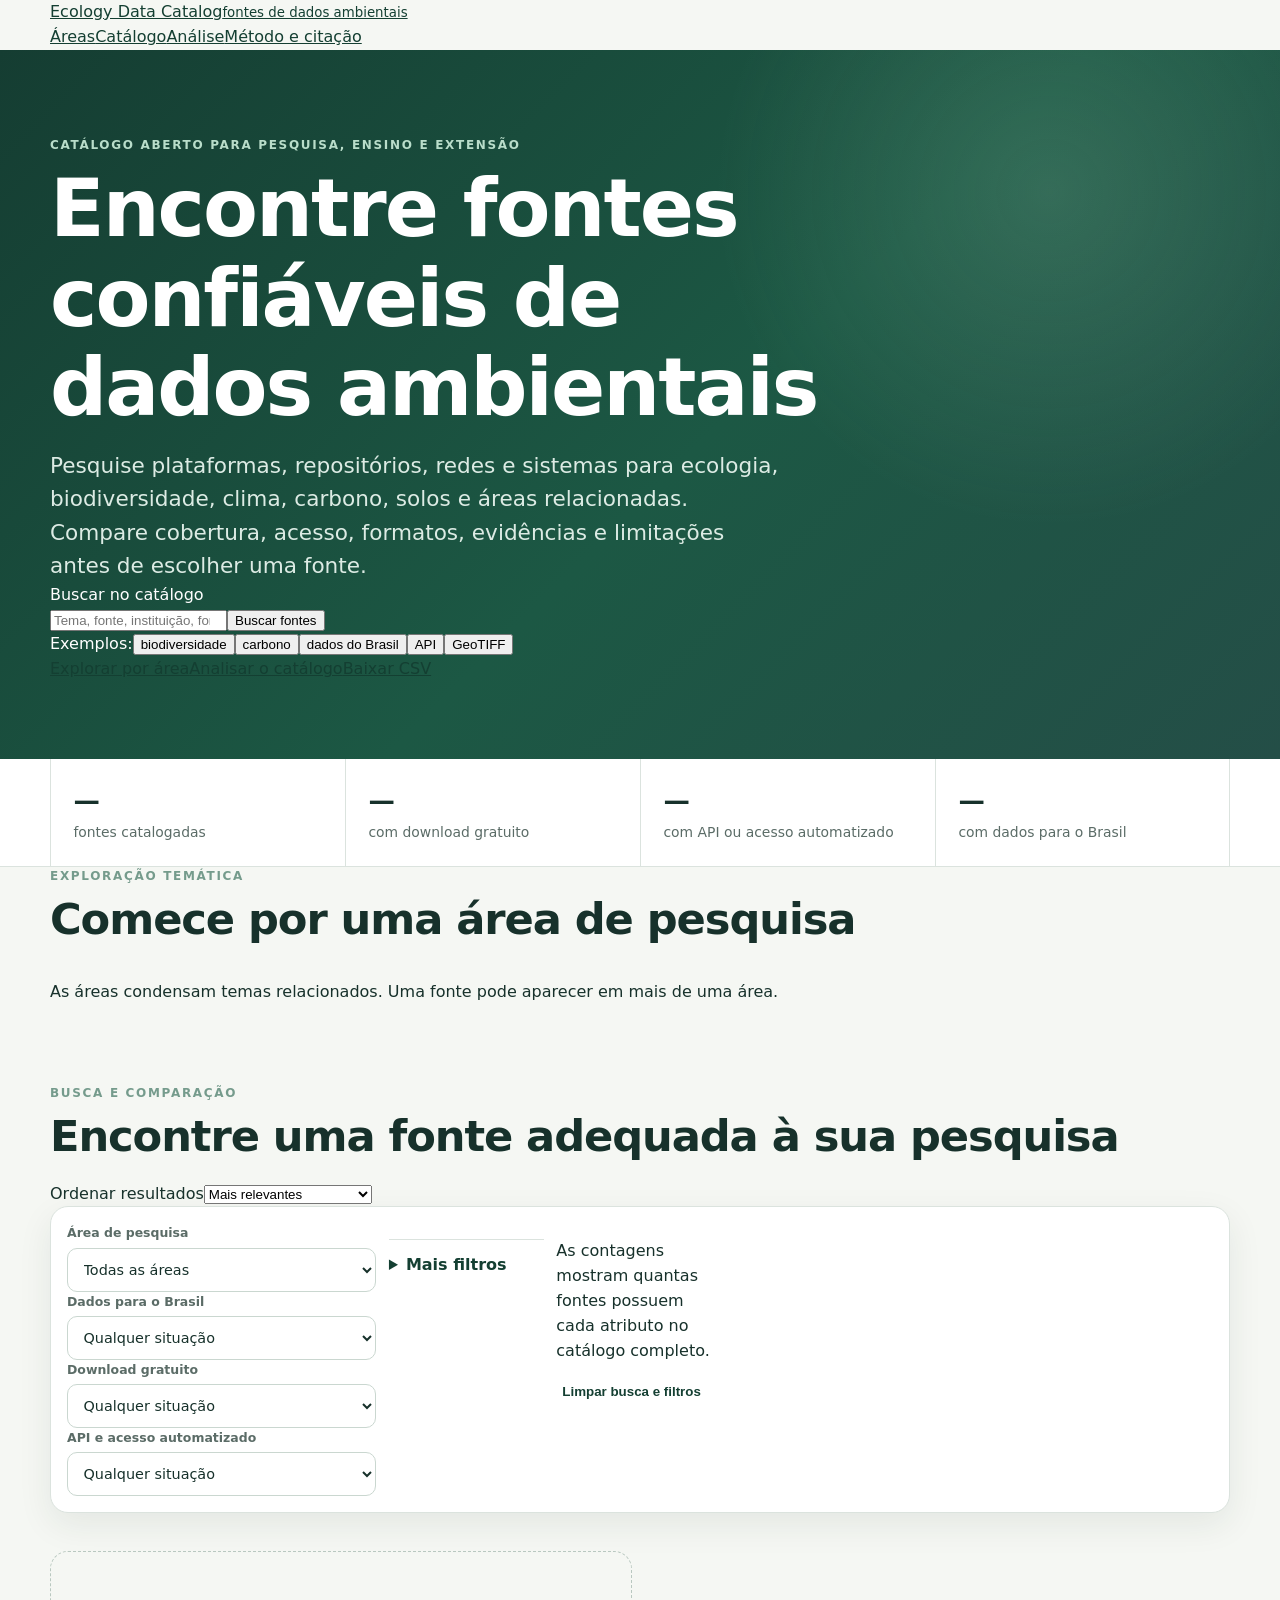
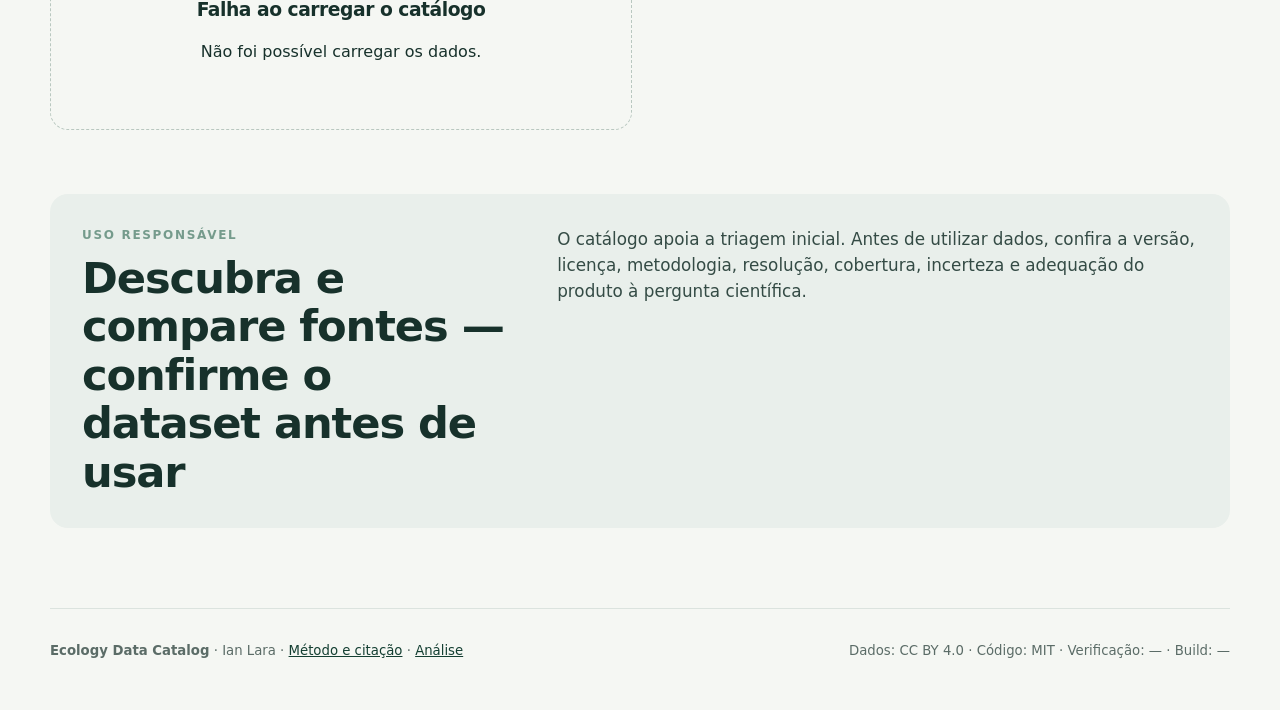
==== index.html @ e1c2f9bb "feat: estruturar filtros essenciais, avançados e ordenação" ====
<!doctype html>
<html lang="pt-BR">
<head>
<meta charset="utf-8"><meta name="viewport" content="width=device-width,initial-scale=1">
<meta name="description" content="Pesquise e compare fontes confiáveis de dados ambientais para pesquisa, ensino e extensão.">
<title>Ecology Data Catalog · Fontes de dados ambientais</title><link rel="stylesheet" href="assets/style.css">
</head>
<body>
<a class="skip" href="#conteudo">Ir ao conteúdo</a>
<nav class="site-nav" aria-label="Navegação principal"><div class="wrap nav-inner">
<a class="brand" href="index.html"><span>Ecology Data Catalog</span><small>fontes de dados ambientais</small></a>
<div class="nav-links"><a href="#areas">Áreas</a><a href="#catalogo">Catálogo</a><a href="analytics.html">Análise</a><a href="about.html">Método e citação</a></div>
</div></nav>
<header class="hero"><div class="wrap hero-grid">
<div class="hero-copy">
<p class="eyebrow">Catálogo aberto para pesquisa, ensino e extensão</p>
<h1>Encontre fontes confiáveis de dados ambientais</h1>
<p class="lead">Pesquise plataformas, repositórios, redes e sistemas para ecologia, biodiversidade, clima, carbono, solos e áreas relacionadas. Compare cobertura, acesso, formatos, evidências e limitações antes de escolher uma fonte.</p>
</div>
<div class="hero-tool">
<form class="hero-search" id="hero-search" role="search">
<label for="q">Buscar no catálogo</label>
<div class="search-row"><input id="q" type="search" autocomplete="off" placeholder="Tema, fonte, instituição, formato ou finalidade…"><button type="submit">Buscar fontes</button></div>
</form>
<div class="quick-search" aria-label="Buscas sugeridas"><span>Exemplos:</span><button type="button" data-query="biodiversidade">biodiversidade</button><button type="button" data-query="carbono">carbono</button><button type="button" data-query="Brasil">dados do Brasil</button><button type="button" data-query="API">API</button><button type="button" data-query="GeoTIFF">GeoTIFF</button></div>
<div class="hero-links"><a href="#areas">Explorar por área</a><a href="analytics.html">Analisar o catálogo</a><a href="data/data_resources.csv" download>Baixar CSV</a></div>
</div>
</div></header>
<section class="stats" aria-label="Resumo do catálogo"><div class="wrap stats-grid">
<div><strong id="n-total">—</strong><span>fontes catalogadas</span></div>
<div><strong id="n-free">—</strong><span>com download gratuito</span></div>
<div><strong id="n-api">—</strong><span>com API ou acesso automatizado</span></div>
<div><strong id="n-br">—</strong><span>com dados para o Brasil</span></div>
</div></section>
<main id="conteudo">
<section class="wrap areas-section" id="areas">
<div class="section-heading"><div><p class="eyebrow">Exploração temática</p><h2>Comece por uma área de pesquisa</h2></div><p>As áreas condensam temas relacionados. Uma fonte pode aparecer em mais de uma área.</p></div>
<div class="area-grid" id="area-links"></div>
</section>
<section class="wrap catalog" id="catalogo">
<div class="catalog-toolbar">
<div class="heading"><div><p class="eyebrow">Busca e comparação</p><h2>Encontre uma fonte adequada à sua pesquisa</h2></div><p id="count" aria-live="polite"></p></div>
<label class="sort-control"><span>Ordenar resultados</span><select id="sort"><option value="relevance">Mais relevantes</option><option value="name">Nome de A a Z</option><option value="verified">Verificação mais recente</option></select></label>
</div>
<form class="filters" id="filters" role="search" aria-label="Filtros do catálogo">
<div class="essential-grid">
<label><span>Área de pesquisa</span><select id="area"><option value="">Todas as áreas</option></select></label>
<label><span>Dados para o Brasil</span><select id="brazil"><option value="">Qualquer situação</option></select></label>
<label><span>Download gratuito</span><select id="download"><option value="">Qualquer situação</option></select></label>
<label><span>API e acesso automatizado</span><select id="programmatic"><option value="">Qualquer situação</option></select></label>
</div>
<details class="advanced-filters" id="advanced-filters">
<summary>Mais filtros <span id="advanced-count" aria-live="polite"></span></summary>
<div class="advanced-grid">
<label><span>Cobertura geográfica declarada</span><select id="coverage"><option value="">Todas as coberturas</option></select></label>
<label><span>Formato de dados</span><select id="format"><option value="">Todos os formatos</option></select></label>
<label><span>Tipo de evidência</span><select id="evidence"><option value="">Todos os tipos</option></select></label>
</div>
</details>
<div class="filter-footer"><p>As contagens mostram quantas fontes possuem cada atributo no catálogo completo.</p><button type="button" id="clear">Limpar busca e filtros</button></div>
</form>
<div class="active-filters" id="active-filters" aria-live="polite" hidden></div>
<div id="list" class="cards"></div>
<div id="empty" class="empty" hidden><h3>Nenhuma fonte corresponde à busca</h3><p>Remova um filtro ou tente um termo mais amplo.</p></div>
</section>
<section class="wrap about"><div><p class="eyebrow">Uso responsável</p><h2>Descubra e compare fontes — confirme o dataset antes de usar</h2></div><p>O catálogo apoia a triagem inicial. Antes de utilizar dados, confira a versão, licença, metodologia, resolução, cobertura, incerteza e adequação do produto à pergunta científica.</p></section>
</main>
<footer class="wrap"><p><strong>Ecology Data Catalog</strong> · Ian Lara · <a href="about.html">Método e citação</a> · <a href="analytics.html">Análise</a></p><p>Dados: CC BY 4.0 · Código: MIT · Verificação: <span id="updated">—</span> · Build: <span data-build-meta>—</span></p></footer>
<script src="assets/app.js" defer></script>
<script src="assets/build-meta.js" defer></script>
</body></html>
---- assets/style.css ----
:root{--ink:#17312b;--muted:#5b6c67;--paper:#f5f7f3;--surface:#fff;--line:#dbe3de;--green:#205f49;--dark:#143f32;--soft:#e5f1eb;--blue:#e8f1f5;--amber:#f6eed9;--shadow:0 12px 34px #17312b14;font-family:Inter,ui-sans-serif,system-ui,-apple-system,"Segoe UI",sans-serif;color:var(--ink);background:var(--paper)}
*{box-sizing:border-box}html{scroll-behavior:smooth}body{margin:0;line-height:1.55;background:var(--paper)}a{color:var(--dark)}a:focus-visible,button:focus-visible,input:focus-visible,select:focus-visible,summary:focus-visible{outline:3px solid #76a995;outline-offset:3px}.skip{position:fixed;top:-5rem;left:1rem;z-index:5;padding:.7rem 1rem;background:#fff;border-radius:8px}.skip:focus{top:1rem}.wrap{width:min(1180px,calc(100% - 2rem));margin-inline:auto}
.hero{color:#fff;background:radial-gradient(circle at 82% 20%,#9dcab02f,transparent 28%),linear-gradient(135deg,#153d32,#1c5844 55%,#244e47)}.hero .wrap{padding:5.4rem 0 4.8rem}.eyebrow{margin:0 0 .6rem;color:#759b8c;font-size:.75rem;font-weight:800;letter-spacing:.14em;text-transform:uppercase}.hero .eyebrow{color:#b9ddca}h1,h2,h3{margin-top:0;line-height:1.12;letter-spacing:-.025em}h1{max-width:800px;margin-bottom:1rem;font-size:clamp(2.5rem,7vw,5rem)}h2{font-size:clamp(1.8rem,4vw,2.7rem)}.lead{max-width:730px;margin:0;color:#dcebe4;font-size:clamp(1.05rem,2.2vw,1.35rem)}.actions{display:flex;flex-wrap:wrap;gap:.8rem;margin-top:2rem}.btn{display:inline-flex;min-height:46px;align-items:center;padding:.7rem 1rem;border:1px solid #ffffff66;border-radius:11px;color:#fff;font-weight:750;text-decoration:none}.primary{background:#fff;color:var(--dark)}
.stats{background:#fff;border-bottom:1px solid var(--line)}.stats-grid{display:grid;grid-template-columns:repeat(4,1fr)}.stats-grid div{display:flex;flex-direction:column;padding:1.4rem;border-left:1px solid var(--line)}.stats-grid div:last-child{border-right:1px solid var(--line)}.stats strong{font-size:1.65rem}.stats span{color:var(--muted);font-size:.87rem}
.catalog{padding:4rem 0}.heading{display:flex;align-items:end;justify-content:space-between;gap:1rem;margin-bottom:1.3rem}.heading h2{margin:0}.heading>p{color:var(--muted)}.filters{display:grid;grid-template-columns:minmax(240px,2fr) repeat(5,minmax(125px,1fr));gap:.8rem;padding:1rem;background:#fff;border:1px solid var(--line);border-radius:18px;box-shadow:var(--shadow)}.filters label{display:flex;flex-direction:column;gap:.3rem;color:var(--muted);font-size:.78rem;font-weight:750}.filters input,.filters select{width:100%;min-height:44px;padding:.65rem .72rem;border:1px solid #cad7d0;border-radius:10px;background:#fff;color:var(--ink);font:inherit;font-size:.9rem;font-weight:500}.filters button{grid-column:1/-1;justify-self:end;border:0;background:none;color:var(--dark);font-weight:750;cursor:pointer}
.cards{display:grid;grid-template-columns:repeat(2,minmax(0,1fr));gap:1rem;margin-top:1.2rem}.card{display:flex;min-width:0;flex-direction:column;padding:1.25rem;background:#fff;border:1px solid var(--line);border-radius:18px}.card:hover{border-color:#b6cbbf;box-shadow:var(--shadow)}.top{display:flex;align-items:start;justify-content:space-between;gap:1rem}.card h3{margin-bottom:.35rem;font-size:1.2rem}.acronym{color:var(--muted);font-weight:650}.tag{flex:0 1 auto;max-width:48%;text-align:right;padding:.27rem .52rem;border-radius:999px;background:var(--soft);color:var(--dark);font-size:.72rem;font-weight:800}.description{color:#344b45}.chips{display:flex;flex-wrap:wrap;gap:.4rem;margin:.7rem 0}.chip{padding:.23rem .48rem;border-radius:7px;background:var(--blue);color:#315464;font-size:.74rem}.access{display:flex;flex-wrap:wrap;gap:.5rem;margin-top:auto;color:var(--muted);font-size:.8rem}.access span{padding:.28rem .5rem;border:1px solid var(--line);border-radius:8px}details{margin-top:1rem;padding-top:.8rem;border-top:1px solid var(--line)}summary{color:var(--dark);font-weight:750;cursor:pointer}.details{display:grid;grid-template-columns:1fr 1fr;gap:.8rem 1rem;margin:1rem 0}.detail{min-width:0}.detail strong{display:block;color:var(--muted);font-size:.7rem;letter-spacing:.04em;text-transform:uppercase}.detail span{overflow-wrap:anywhere;font-size:.87rem}.notes{padding:.7rem;background:var(--amber);border-radius:9px;font-size:.84rem}.source{display:inline-flex;margin-top:.8rem;font-weight:800}.empty{margin-top:1.2rem;padding:3rem 1rem;border:1px dashed #b9c8c0;border-radius:18px;text-align:center}
.about{display:grid;grid-template-columns:.8fr 1.2fr;gap:3rem;margin:0 auto 5rem;padding:2rem;background:#e9efeb;border-radius:18px}.about h2{margin:0}.about>p{margin:0;color:#344b45;font-size:1.05rem}footer{display:flex;justify-content:space-between;gap:2rem;padding:2rem 0 3rem;border-top:1px solid var(--line);color:var(--muted);font-size:.83rem}footer p{margin:0}
@media(max-width:960px){.filters{grid-template-columns:repeat(3,1fr)}.search{grid-column:1/-1}.stats-grid{grid-template-columns:repeat(2,1fr)}}@media(max-width:680px){.hero .wrap{padding:4rem 0}.filters,.cards,.about{grid-template-columns:1fr}.heading,footer{align-items:start;flex-direction:column}.details{grid-template-columns:1fr}.stats-grid div{padding:1rem}}

.source-links{display:flex;flex-wrap:wrap;gap:.5rem 1rem;align-items:center}

.hero.compact .wrap{padding:3.7rem 0 3.2rem}.hero.compact h1{font-size:clamp(2.35rem,6vw,4.4rem)}
.analytics{padding:3.5rem 0}.analysis-intro{display:grid;grid-template-columns:.8fr 1.2fr;gap:3rem;align-items:end;margin-bottom:1.5rem}.analysis-intro h2{margin:0}.analysis-intro>p{margin:0;color:var(--muted)}
.summary-grid{display:grid;grid-template-columns:repeat(6,1fr);margin-bottom:1.2rem;background:#fff;border:1px solid var(--line);border-radius:18px;overflow:hidden}.summary-grid div{display:flex;min-width:0;flex-direction:column;padding:1.15rem;border-right:1px solid var(--line)}.summary-grid div:last-child{border-right:0}.summary-grid strong{font-size:1.55rem}.summary-grid span{color:var(--muted);font-size:.78rem}
.chart-grid{display:grid;grid-template-columns:repeat(2,minmax(0,1fr));gap:1rem}.chart-card{padding:1.25rem;background:#fff;border:1px solid var(--line);border-radius:18px}.chart-card.wide{grid-column:1/-1}.chart-card h2{margin-bottom:.35rem;font-size:1.35rem}.chart-card>p{margin-top:0;color:var(--muted);font-size:.87rem}.bars{display:grid;gap:.72rem;margin-top:1rem}.bar-row{display:grid;gap:.25rem}.bar-label{display:flex;justify-content:space-between;gap:1rem;font-size:.84rem}.bar-label span{overflow-wrap:anywhere}.bar-track{height:.58rem;overflow:hidden;background:var(--soft);border-radius:999px}.bar-track span{display:block;height:100%;background:linear-gradient(90deg,var(--green),#4f9277);border-radius:inherit}
.prose{max-width:920px;padding-top:3.7rem;padding-bottom:4rem}.prose section{padding:1.7rem 0;border-bottom:1px solid var(--line)}.prose section:first-child{padding-top:0}.prose h2{font-size:clamp(1.55rem,3vw,2.1rem)}.prose p,.prose li{color:#344b45}.prose blockquote{margin:1rem 0;padding:1rem 1.2rem;background:#e9efeb;border-left:4px solid var(--green);border-radius:0 10px 10px 0}.prose li+li{margin-top:.35rem}
@media(max-width:960px){.summary-grid{grid-template-columns:repeat(3,1fr)}.summary-grid div{border-bottom:1px solid var(--line)}}
@media(max-width:680px){.analysis-intro,.chart-grid{grid-template-columns:1fr}.summary-grid{grid-template-columns:repeat(2,1fr)}.chart-card.wide{grid-column:auto}}
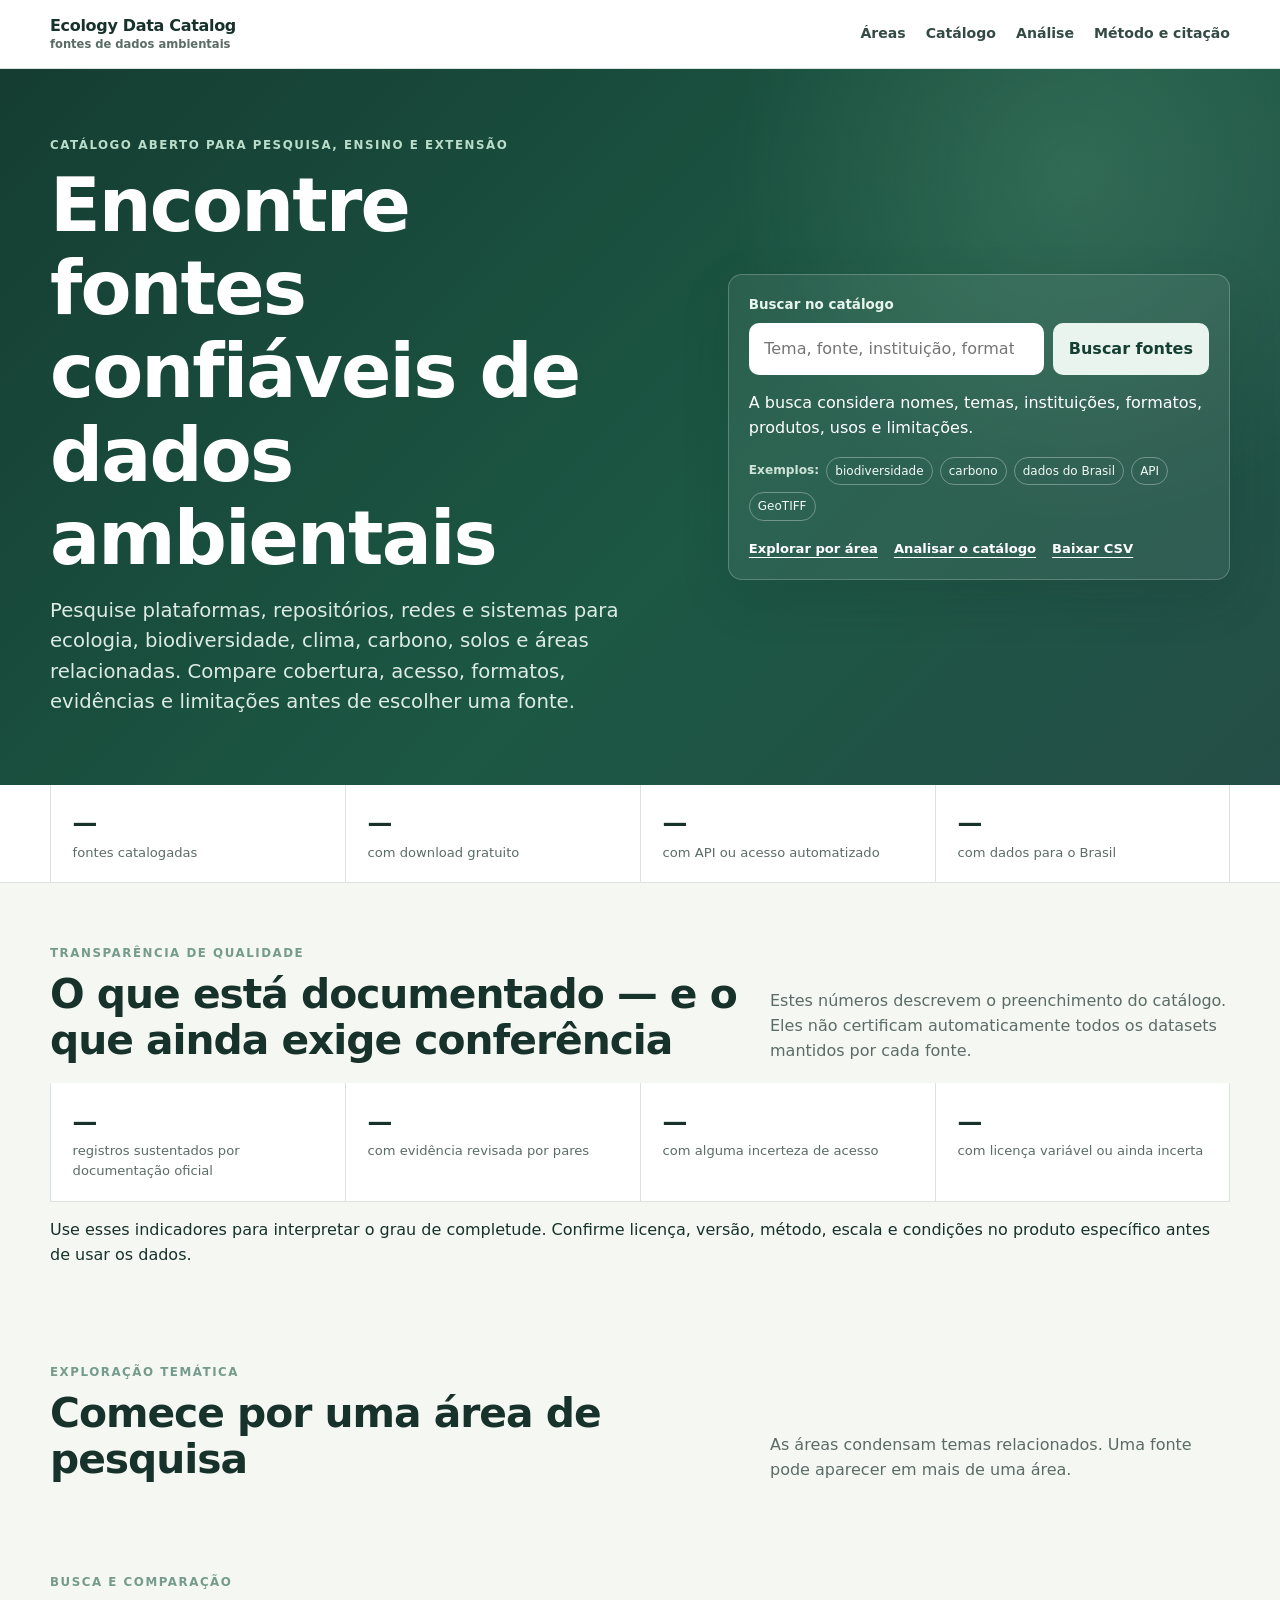
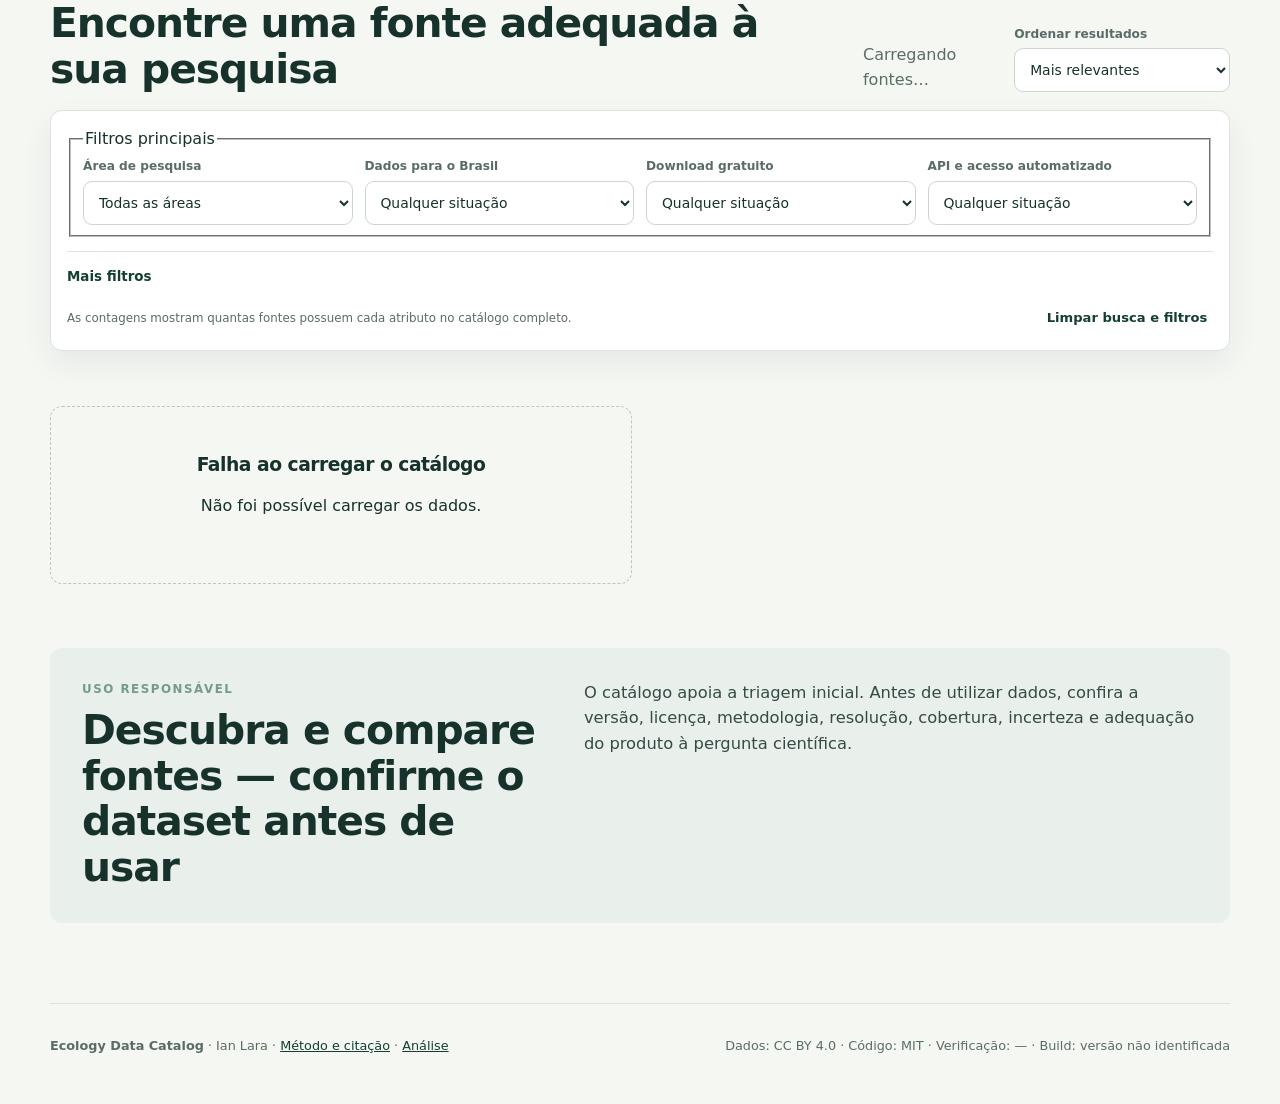
==== commit 9b5950c3: "Merge pull request #22 from Ian-loc/agent/health-candidates-data1bx-quality-ui Registrar fontes de s" ====
--- a/index.html
+++ b/index.html
@@ -3,13 +3,14 @@
 <head>
 <meta charset="utf-8"><meta name="viewport" content="width=device-width,initial-scale=1">
 <meta name="description" content="Pesquise e compare fontes confiáveis de dados ambientais para pesquisa, ensino e extensão.">
-<title>Ecology Data Catalog · Fontes de dados ambientais</title><link rel="stylesheet" href="assets/style.css">
+<meta name="theme-color" content="#173f32"><meta name="color-scheme" content="light">
+<title>Ecology Data Catalog · Fontes de dados ambientais</title><link rel="stylesheet" href="assets/style.css"><link rel="stylesheet" href="assets/accessibility.css">
 </head>
 <body>
 <a class="skip" href="#conteudo">Ir ao conteúdo</a>
 <nav class="site-nav" aria-label="Navegação principal"><div class="wrap nav-inner">
-<a class="brand" href="index.html"><span>Ecology Data Catalog</span><small>fontes de dados ambientais</small></a>
-<div class="nav-links"><a href="#areas">Áreas</a><a href="#catalogo">Catálogo</a><a href="analytics.html">Análise</a><a href="about.html">Método e citação</a></div>
+<a class="brand" href="index.html" aria-label="Ecology Data Catalog — página inicial"><span>Ecology Data Catalog</span><small>fontes de dados ambientais</small></a>
+<div class="nav-links"><a href="#areas">Áreas</a><a href="#catalogo" aria-current="page">Catálogo</a><a href="analytics.html">Análise</a><a href="about.html">Método e citação</a></div>
 </div></nav>
 <header class="hero"><div class="wrap hero-grid">
 <div class="hero-copy">
@@ -18,9 +19,10 @@
 <p class="lead">Pesquise plataformas, repositórios, redes e sistemas para ecologia, biodiversidade, clima, carbono, solos e áreas relacionadas. Compare cobertura, acesso, formatos, evidências e limitações antes de escolher uma fonte.</p>
 </div>
 <div class="hero-tool">
-<form class="hero-search" id="hero-search" role="search">
+<form class="hero-search" id="hero-search" role="search" aria-label="Busca principal do catálogo">
 <label for="q">Buscar no catálogo</label>
-<div class="search-row"><input id="q" type="search" autocomplete="off" placeholder="Tema, fonte, instituição, formato ou finalidade…"><button type="submit">Buscar fontes</button></div>
+<div class="search-row"><input id="q" type="search" autocomplete="off" enterkeyhint="search" aria-describedby="search-help" placeholder="Tema, fonte, instituição, formato ou finalidade…"><button type="submit">Buscar fontes</button></div>
+<p class="search-help" id="search-help">A busca considera nomes, temas, instituições, formatos, produtos, usos e limitações.</p>
 </form>
 <div class="quick-search" aria-label="Buscas sugeridas"><span>Exemplos:</span><button type="button" data-query="biodiversidade">biodiversidade</button><button type="button" data-query="carbono">carbono</button><button type="button" data-query="Brasil">dados do Brasil</button><button type="button" data-query="API">API</button><button type="button" data-query="GeoTIFF">GeoTIFF</button></div>
 <div class="hero-links"><a href="#areas">Explorar por área</a><a href="analytics.html">Analisar o catálogo</a><a href="data/data_resources.csv" download>Baixar CSV</a></div>
@@ -33,35 +35,46 @@
 <div><strong id="n-br">—</strong><span>com dados para o Brasil</span></div>
 </div></section>
 <main id="conteudo">
-<section class="wrap areas-section" id="areas">
-<div class="section-heading"><div><p class="eyebrow">Exploração temática</p><h2>Comece por uma área de pesquisa</h2></div><p>As áreas condensam temas relacionados. Uma fonte pode aparecer em mais de uma área.</p></div>
-<div class="area-grid" id="area-links"></div>
+<section class="wrap areas-section" id="qualidade" aria-labelledby="quality-heading">
+<div class="section-heading"><div><p class="eyebrow">Transparência de qualidade</p><h2 id="quality-heading">O que está documentado — e o que ainda exige conferência</h2></div><p>Estes números descrevem o preenchimento do catálogo. Eles não certificam automaticamente todos os datasets mantidos por cada fonte.</p></div>
+<div class="stats" aria-label="Indicadores de qualidade dos registros"><div class="stats-grid">
+<div><strong id="q-official-docs">—</strong><span>registros sustentados por documentação oficial</span></div>
+<div><strong id="q-peer-reviewed">—</strong><span>com evidência revisada por pares</span></div>
+<div><strong id="q-access-uncertain">—</strong><span>com alguma incerteza de acesso</span></div>
+<div><strong id="q-license-uncertain">—</strong><span>com licença variável ou ainda incerta</span></div>
+</div></div>
+<p class="search-help">Use esses indicadores para interpretar o grau de completude. Confirme licença, versão, método, escala e condições no produto específico antes de usar os dados.</p>
 </section>
-<section class="wrap catalog" id="catalogo">
+<section class="wrap areas-section" id="areas" aria-labelledby="areas-heading">
+<div class="section-heading"><div><p class="eyebrow">Exploração temática</p><h2 id="areas-heading">Comece por uma área de pesquisa</h2></div><p>As áreas condensam temas relacionados. Uma fonte pode aparecer em mais de uma área.</p></div>
+<div class="area-grid" id="area-links" aria-live="polite" aria-busy="true"></div>
+</section>
+<section class="wrap catalog" id="catalogo" aria-labelledby="catalog-heading">
 <div class="catalog-toolbar">
-<div class="heading"><div><p class="eyebrow">Busca e comparação</p><h2>Encontre uma fonte adequada à sua pesquisa</h2></div><p id="count" aria-live="polite"></p></div>
-<label class="sort-control"><span>Ordenar resultados</span><select id="sort"><option value="relevance">Mais relevantes</option><option value="name">Nome de A a Z</option><option value="verified">Verificação mais recente</option></select></label>
+<div class="heading"><div><p class="eyebrow">Busca e comparação</p><h2 id="catalog-heading" tabindex="-1">Encontre uma fonte adequada à sua pesquisa</h2></div><p id="count" role="status" aria-live="polite" aria-atomic="true">Carregando fontes…</p></div>
+<label class="sort-control" for="sort"><span>Ordenar resultados</span><select id="sort"><option value="relevance">Mais relevantes</option><option value="name">Nome de A a Z</option><option value="verified">Verificação mais recente</option></select></label>
 </div>
-<form class="filters" id="filters" role="search" aria-label="Filtros do catálogo">
-<div class="essential-grid">
+<form class="filters" id="filters" role="search" aria-label="Filtros do catálogo" aria-describedby="filter-note">
+<fieldset class="essential-grid"><legend class="sr-only">Filtros principais</legend>
 <label><span>Área de pesquisa</span><select id="area"><option value="">Todas as áreas</option></select></label>
 <label><span>Dados para o Brasil</span><select id="brazil"><option value="">Qualquer situação</option></select></label>
 <label><span>Download gratuito</span><select id="download"><option value="">Qualquer situação</option></select></label>
 <label><span>API e acesso automatizado</span><select id="programmatic"><option value="">Qualquer situação</option></select></label>
-</div>
+</fieldset>
 <details class="advanced-filters" id="advanced-filters">
 <summary>Mais filtros <span id="advanced-count" aria-live="polite"></span></summary>
-<div class="advanced-grid">
+<fieldset class="advanced-grid"><legend class="sr-only">Filtros avançados</legend>
 <label><span>Cobertura geográfica declarada</span><select id="coverage"><option value="">Todas as coberturas</option></select></label>
 <label><span>Formato de dados</span><select id="format"><option value="">Todos os formatos</option></select></label>
 <label><span>Tipo de evidência</span><select id="evidence"><option value="">Todos os tipos</option></select></label>
-</div>
+</fieldset>
 </details>
-<div class="filter-footer"><p>As contagens mostram quantas fontes possuem cada atributo no catálogo completo.</p><button type="button" id="clear">Limpar busca e filtros</button></div>
+<div class="filter-footer"><p id="filter-note">As contagens mostram quantas fontes possuem cada atributo no catálogo completo.</p><button type="button" id="clear">Limpar busca e filtros</button></div>
 </form>
-<div class="active-filters" id="active-filters" aria-live="polite" hidden></div>
-<div id="list" class="cards"></div>
-<div id="empty" class="empty" hidden><h3>Nenhuma fonte corresponde à busca</h3><p>Remova um filtro ou tente um termo mais amplo.</p></div>
+<div class="active-filters" id="active-filters" role="region" aria-label="Filtros ativos" aria-live="polite" hidden></div>
+<div id="list" class="cards" role="list" aria-busy="true" aria-describedby="count"></div>
+<div id="empty" class="empty" role="status" hidden><h3>Nenhuma fonte corresponde à busca</h3><p>Remova um filtro ou tente um termo mais amplo.</p></div>
+<noscript><div class="noscript"><h3>O catálogo interativo requer JavaScript</h3><p>Você ainda pode <a href="data/data_resources.csv" download>baixar o CSV completo</a>, consultar a <a href="about.html">metodologia e citação</a> ou acessar o <a href="https://github.com/Ian-loc/ecology-data-catalog">repositório no GitHub</a>.</p></div></noscript>
 </section>
 <section class="wrap about"><div><p class="eyebrow">Uso responsável</p><h2>Descubra e compare fontes — confirme o dataset antes de usar</h2></div><p>O catálogo apoia a triagem inicial. Antes de utilizar dados, confira a versão, licença, metodologia, resolução, cobertura, incerteza e adequação do produto à pergunta científica.</p></section>
 </main>
--- a/assets/style.css
+++ b/assets/style.css
@@ -1,18 +1,213 @@
-:root{--ink:#17312b;--muted:#5b6c67;--paper:#f5f7f3;--surface:#fff;--line:#dbe3de;--green:#205f49;--dark:#143f32;--soft:#e5f1eb;--blue:#e8f1f5;--amber:#f6eed9;--shadow:0 12px 34px #17312b14;font-family:Inter,ui-sans-serif,system-ui,-apple-system,"Segoe UI",sans-serif;color:var(--ink);background:var(--paper)}
-*{box-sizing:border-box}html{scroll-behavior:smooth}body{margin:0;line-height:1.55;background:var(--paper)}a{color:var(--dark)}a:focus-visible,button:focus-visible,input:focus-visible,select:focus-visible,summary:focus-visible{outline:3px solid #76a995;outline-offset:3px}.skip{position:fixed;top:-5rem;left:1rem;z-index:5;padding:.7rem 1rem;background:#fff;border-radius:8px}.skip:focus{top:1rem}.wrap{width:min(1180px,calc(100% - 2rem));margin-inline:auto}
-.hero{color:#fff;background:radial-gradient(circle at 82% 20%,#9dcab02f,transparent 28%),linear-gradient(135deg,#153d32,#1c5844 55%,#244e47)}.hero .wrap{padding:5.4rem 0 4.8rem}.eyebrow{margin:0 0 .6rem;color:#759b8c;font-size:.75rem;font-weight:800;letter-spacing:.14em;text-transform:uppercase}.hero .eyebrow{color:#b9ddca}h1,h2,h3{margin-top:0;line-height:1.12;letter-spacing:-.025em}h1{max-width:800px;margin-bottom:1rem;font-size:clamp(2.5rem,7vw,5rem)}h2{font-size:clamp(1.8rem,4vw,2.7rem)}.lead{max-width:730px;margin:0;color:#dcebe4;font-size:clamp(1.05rem,2.2vw,1.35rem)}.actions{display:flex;flex-wrap:wrap;gap:.8rem;margin-top:2rem}.btn{display:inline-flex;min-height:46px;align-items:center;padding:.7rem 1rem;border:1px solid #ffffff66;border-radius:11px;color:#fff;font-weight:750;text-decoration:none}.primary{background:#fff;color:var(--dark)}
-.stats{background:#fff;border-bottom:1px solid var(--line)}.stats-grid{display:grid;grid-template-columns:repeat(4,1fr)}.stats-grid div{display:flex;flex-direction:column;padding:1.4rem;border-left:1px solid var(--line)}.stats-grid div:last-child{border-right:1px solid var(--line)}.stats strong{font-size:1.65rem}.stats span{color:var(--muted);font-size:.87rem}
-.catalog{padding:4rem 0}.heading{display:flex;align-items:end;justify-content:space-between;gap:1rem;margin-bottom:1.3rem}.heading h2{margin:0}.heading>p{color:var(--muted)}.filters{display:grid;grid-template-columns:minmax(240px,2fr) repeat(5,minmax(125px,1fr));gap:.8rem;padding:1rem;background:#fff;border:1px solid var(--line);border-radius:18px;box-shadow:var(--shadow)}.filters label{display:flex;flex-direction:column;gap:.3rem;color:var(--muted);font-size:.78rem;font-weight:750}.filters input,.filters select{width:100%;min-height:44px;padding:.65rem .72rem;border:1px solid #cad7d0;border-radius:10px;background:#fff;color:var(--ink);font:inherit;font-size:.9rem;font-weight:500}.filters button{grid-column:1/-1;justify-self:end;border:0;background:none;color:var(--dark);font-weight:750;cursor:pointer}
-.cards{display:grid;grid-template-columns:repeat(2,minmax(0,1fr));gap:1rem;margin-top:1.2rem}.card{display:flex;min-width:0;flex-direction:column;padding:1.25rem;background:#fff;border:1px solid var(--line);border-radius:18px}.card:hover{border-color:#b6cbbf;box-shadow:var(--shadow)}.top{display:flex;align-items:start;justify-content:space-between;gap:1rem}.card h3{margin-bottom:.35rem;font-size:1.2rem}.acronym{color:var(--muted);font-weight:650}.tag{flex:0 1 auto;max-width:48%;text-align:right;padding:.27rem .52rem;border-radius:999px;background:var(--soft);color:var(--dark);font-size:.72rem;font-weight:800}.description{color:#344b45}.chips{display:flex;flex-wrap:wrap;gap:.4rem;margin:.7rem 0}.chip{padding:.23rem .48rem;border-radius:7px;background:var(--blue);color:#315464;font-size:.74rem}.access{display:flex;flex-wrap:wrap;gap:.5rem;margin-top:auto;color:var(--muted);font-size:.8rem}.access span{padding:.28rem .5rem;border:1px solid var(--line);border-radius:8px}details{margin-top:1rem;padding-top:.8rem;border-top:1px solid var(--line)}summary{color:var(--dark);font-weight:750;cursor:pointer}.details{display:grid;grid-template-columns:1fr 1fr;gap:.8rem 1rem;margin:1rem 0}.detail{min-width:0}.detail strong{display:block;color:var(--muted);font-size:.7rem;letter-spacing:.04em;text-transform:uppercase}.detail span{overflow-wrap:anywhere;font-size:.87rem}.notes{padding:.7rem;background:var(--amber);border-radius:9px;font-size:.84rem}.source{display:inline-flex;margin-top:.8rem;font-weight:800}.empty{margin-top:1.2rem;padding:3rem 1rem;border:1px dashed #b9c8c0;border-radius:18px;text-align:center}
-.about{display:grid;grid-template-columns:.8fr 1.2fr;gap:3rem;margin:0 auto 5rem;padding:2rem;background:#e9efeb;border-radius:18px}.about h2{margin:0}.about>p{margin:0;color:#344b45;font-size:1.05rem}footer{display:flex;justify-content:space-between;gap:2rem;padding:2rem 0 3rem;border-top:1px solid var(--line);color:var(--muted);font-size:.83rem}footer p{margin:0}
-@media(max-width:960px){.filters{grid-template-columns:repeat(3,1fr)}.search{grid-column:1/-1}.stats-grid{grid-template-columns:repeat(2,1fr)}}@media(max-width:680px){.hero .wrap{padding:4rem 0}.filters,.cards,.about{grid-template-columns:1fr}.heading,footer{align-items:start;flex-direction:column}.details{grid-template-columns:1fr}.stats-grid div{padding:1rem}}
-
-.source-links{display:flex;flex-wrap:wrap;gap:.5rem 1rem;align-items:center}
-
-.hero.compact .wrap{padding:3.7rem 0 3.2rem}.hero.compact h1{font-size:clamp(2.35rem,6vw,4.4rem)}
-.analytics{padding:3.5rem 0}.analysis-intro{display:grid;grid-template-columns:.8fr 1.2fr;gap:3rem;align-items:end;margin-bottom:1.5rem}.analysis-intro h2{margin:0}.analysis-intro>p{margin:0;color:var(--muted)}
-.summary-grid{display:grid;grid-template-columns:repeat(6,1fr);margin-bottom:1.2rem;background:#fff;border:1px solid var(--line);border-radius:18px;overflow:hidden}.summary-grid div{display:flex;min-width:0;flex-direction:column;padding:1.15rem;border-right:1px solid var(--line)}.summary-grid div:last-child{border-right:0}.summary-grid strong{font-size:1.55rem}.summary-grid span{color:var(--muted);font-size:.78rem}
-.chart-grid{display:grid;grid-template-columns:repeat(2,minmax(0,1fr));gap:1rem}.chart-card{padding:1.25rem;background:#fff;border:1px solid var(--line);border-radius:18px}.chart-card.wide{grid-column:1/-1}.chart-card h2{margin-bottom:.35rem;font-size:1.35rem}.chart-card>p{margin-top:0;color:var(--muted);font-size:.87rem}.bars{display:grid;gap:.72rem;margin-top:1rem}.bar-row{display:grid;gap:.25rem}.bar-label{display:flex;justify-content:space-between;gap:1rem;font-size:.84rem}.bar-label span{overflow-wrap:anywhere}.bar-track{height:.58rem;overflow:hidden;background:var(--soft);border-radius:999px}.bar-track span{display:block;height:100%;background:linear-gradient(90deg,var(--green),#4f9277);border-radius:inherit}
-.prose{max-width:920px;padding-top:3.7rem;padding-bottom:4rem}.prose section{padding:1.7rem 0;border-bottom:1px solid var(--line)}.prose section:first-child{padding-top:0}.prose h2{font-size:clamp(1.55rem,3vw,2.1rem)}.prose p,.prose li{color:#344b45}.prose blockquote{margin:1rem 0;padding:1rem 1.2rem;background:#e9efeb;border-left:4px solid var(--green);border-radius:0 10px 10px 0}.prose li+li{margin-top:.35rem}
-@media(max-width:960px){.summary-grid{grid-template-columns:repeat(3,1fr)}.summary-grid div{border-bottom:1px solid var(--line)}}
-@media(max-width:680px){.analysis-intro,.chart-grid{grid-template-columns:1fr}.summary-grid{grid-template-columns:repeat(2,1fr)}.chart-card.wide{grid-column:auto}}
+:root{
+  --ink:#17312b;
+  --muted:#5b6c67;
+  --paper:#f5f7f3;
+  --surface:#ffffff;
+  --line:#dbe3de;
+  --green:#205f49;
+  --dark:#143f32;
+  --soft:#e5f1eb;
+  --blue:#e8f1f5;
+  --amber:#f6eed9;
+  --red-soft:#f7e9e6;
+  --gray-soft:#eef1ef;
+  --shadow:0 12px 30px #17312b12;
+  font-family:Inter,ui-sans-serif,system-ui,-apple-system,"Segoe UI",sans-serif;
+  color:var(--ink);
+  background:var(--paper);
+}
+*{box-sizing:border-box}
+html{scroll-behavior:smooth}
+body{margin:0;line-height:1.55;background:var(--paper)}
+a{color:var(--dark)}
+a:focus-visible,button:focus-visible,input:focus-visible,select:focus-visible,summary:focus-visible{outline:3px solid #76a995;outline-offset:3px}
+button,input,select{font:inherit}
+.skip{position:fixed;top:-5rem;left:1rem;z-index:20;padding:.7rem 1rem;background:#fff;border-radius:8px}
+.skip:focus{top:1rem}
+.wrap{width:min(1180px,calc(100% - 2rem));margin-inline:auto}
+
+.site-nav{position:sticky;top:0;z-index:10;background:#ffffffee;border-bottom:1px solid var(--line);backdrop-filter:blur(12px)}
+.nav-inner{display:flex;min-height:68px;align-items:center;justify-content:space-between;gap:2rem}
+.brand{display:flex;flex-direction:column;color:var(--ink);text-decoration:none;line-height:1.15}
+.brand span{font-weight:850;letter-spacing:-.02em}
+.brand small{margin-top:.18rem;color:var(--muted);font-size:.72rem;font-weight:600}
+.nav-links{display:flex;align-items:center;gap:1.25rem}
+.nav-links a{color:#344b45;font-size:.88rem;font-weight:700;text-decoration:none}
+.nav-links a:hover{text-decoration:underline;text-underline-offset:.25rem}
+
+.hero{color:#fff;background:radial-gradient(circle at 84% 15%,#9dcab029,transparent 28%),linear-gradient(135deg,#153d32,#1c5844 58%,#244e47)}
+.hero-grid{display:grid;grid-template-columns:minmax(0,1.1fr) minmax(340px,.9fr);gap:4rem;align-items:center;padding:4.2rem 0}
+.hero-copy{min-width:0}
+.eyebrow{margin:0 0 .6rem;color:#759b8c;font-size:.74rem;font-weight:850;letter-spacing:.13em;text-transform:uppercase}
+.hero .eyebrow{color:#b9ddca}
+h1,h2,h3{margin-top:0;line-height:1.12;letter-spacing:-.025em}
+h1{max-width:760px;margin-bottom:1rem;font-size:clamp(2.45rem,5.8vw,4.7rem)}
+h2{font-size:clamp(1.75rem,3.6vw,2.55rem)}
+.lead{max-width:760px;margin:0;color:#dcebe4;font-size:clamp(1.02rem,1.8vw,1.23rem)}
+.hero-tool{padding:1.25rem;background:#ffffff12;border:1px solid #ffffff38;border-radius:14px;box-shadow:0 18px 50px #0b2a2224}
+.hero-search label{display:block;margin-bottom:.45rem;color:#e8f4ee;font-size:.84rem;font-weight:800}
+.search-row{display:grid;grid-template-columns:minmax(0,1fr) auto;gap:.55rem}
+.search-row input{min-width:0;min-height:50px;padding:.78rem .9rem;border:1px solid #ffffff85;border-radius:10px;background:#fff;color:var(--ink)}
+.search-row button{min-height:50px;padding:.72rem 1rem;border:0;border-radius:10px;background:#eaf4ef;color:var(--dark);font-weight:850;cursor:pointer}
+.quick-search{display:flex;flex-wrap:wrap;align-items:center;gap:.45rem;margin-top:.8rem;color:#cee2d8;font-size:.76rem}
+.quick-search span{font-weight:750}
+.quick-search button{padding:.25rem .5rem;border:1px solid #ffffff52;border-radius:999px;background:transparent;color:#f1f8f4;font-size:.75rem;cursor:pointer}
+.quick-search button:hover{background:#ffffff18}
+.hero-links{display:flex;flex-wrap:wrap;gap:.75rem 1rem;margin-top:1.1rem}
+.hero-links a{color:#fff;font-size:.82rem;font-weight:750;text-underline-offset:.22rem}
+.actions{display:flex;flex-wrap:wrap;gap:.7rem;margin-top:1.6rem}
+.btn{display:inline-flex;min-height:44px;align-items:center;padding:.65rem .9rem;border:1px solid #ffffff66;border-radius:10px;color:#fff;font-weight:750;text-decoration:none}
+.btn.primary,.primary{background:#fff;color:var(--dark)}
+
+.stats{background:#fff;border-bottom:1px solid var(--line)}
+.stats-grid{display:grid;grid-template-columns:repeat(4,1fr)}
+.stats-grid div{display:flex;flex-direction:column;padding:1.2rem 1.35rem;border-left:1px solid var(--line)}
+.stats-grid div:last-child{border-right:1px solid var(--line)}
+.stats strong{font-size:1.55rem}
+.stats span{color:var(--muted);font-size:.82rem}
+
+.areas-section{padding:3.8rem 0 1.2rem}
+.section-heading,.heading{display:flex;align-items:end;justify-content:space-between;gap:2rem;margin-bottom:1.25rem}
+.section-heading h2,.heading h2{margin:0}
+.section-heading>p,.heading>p{max-width:460px;margin:0;color:var(--muted)}
+.area-grid{display:grid;grid-template-columns:repeat(3,minmax(0,1fr));gap:.8rem}
+.area-card{display:flex;min-height:112px;flex-direction:column;align-items:flex-start;justify-content:space-between;padding:1rem;border:1px solid var(--line);border-radius:12px;background:#fff;color:var(--ink);text-align:left;cursor:pointer}
+.area-card:hover{border-color:#a9c4b6;box-shadow:var(--shadow)}
+.area-card.is-active{border-color:var(--green);background:var(--soft);box-shadow:0 0 0 1px var(--green)}
+.area-card strong{font-size:.95rem;line-height:1.3}
+.area-card span{color:var(--muted);font-size:.78rem}
+
+.catalog{padding:3.2rem 0 4rem}
+.catalog-toolbar{display:flex;align-items:end;justify-content:space-between;gap:1.5rem;margin-bottom:1.1rem}
+.catalog-toolbar .heading{flex:1;margin:0}
+.sort-control{display:flex;min-width:210px;flex-direction:column;gap:.3rem;color:var(--muted);font-size:.76rem;font-weight:780}
+.sort-control select,.filters select{width:100%;min-height:44px;padding:.62rem .68rem;border:1px solid #cad7d0;border-radius:9px;background:#fff;color:var(--ink);font-size:.87rem;font-weight:500}
+.filters{padding:1rem;background:#fff;border:1px solid var(--line);border-radius:12px;box-shadow:var(--shadow)}
+.essential-grid{display:grid;grid-template-columns:repeat(4,minmax(145px,1fr));gap:.75rem}
+.advanced-grid{display:grid;grid-template-columns:repeat(3,minmax(160px,1fr));gap:.75rem;padding-top:.8rem}
+.filters label{display:flex;flex-direction:column;gap:.3rem;color:var(--muted);font-size:.76rem;font-weight:780}
+.advanced-filters{margin:.9rem 0 0;padding:.75rem 0 0;border:0;border-top:1px solid var(--line)}
+.advanced-filters summary{display:inline-flex;align-items:center;gap:.35rem;color:var(--dark);font-size:.84rem;font-weight:800;cursor:pointer}
+.advanced-filters summary span{color:var(--muted);font-size:.75rem}
+.filter-footer{display:flex;align-items:center;justify-content:space-between;gap:1rem;margin-top:.85rem}
+.filter-footer p{margin:0;color:var(--muted);font-size:.74rem}
+.filter-footer button{padding:.35rem;border:0;background:none;color:var(--dark);font-size:.82rem;font-weight:780;cursor:pointer}
+.active-filters{display:flex;flex-wrap:wrap;align-items:center;gap:.45rem;margin:1rem 0 0}
+.active-filters>span{color:var(--muted);font-size:.76rem;font-weight:780}
+.active-filters button{display:inline-flex;align-items:center;gap:.35rem;padding:.32rem .55rem;border:1px solid #b8ccc2;border-radius:999px;background:#fff;color:var(--dark);font-size:.75rem;cursor:pointer}
+.active-filters button:hover{background:var(--soft)}
+.active-filters b{font-size:.95rem;line-height:1}
+
+.cards{display:grid;grid-template-columns:repeat(2,minmax(0,1fr));gap:1rem;margin-top:1.2rem}
+.card{display:flex;min-width:0;flex-direction:column;padding:1.25rem;background:#fff;border:1px solid var(--line);border-radius:12px}
+.card:hover{border-color:#a9c4b6;box-shadow:var(--shadow)}
+.card-header{display:flex;align-items:flex-start;justify-content:space-between;gap:1rem}
+.card-title{min-width:0}
+.title-line{display:flex;flex-wrap:wrap;align-items:baseline;gap:.45rem}
+.card h3{margin:0;font-size:1.24rem}
+.acronym{color:var(--muted);font-size:.82rem;font-weight:750}
+.identity{margin:.3rem 0 0;color:var(--muted);font-size:.78rem;font-weight:650;line-height:1.35}
+.verified-date{flex:0 0 auto;padding:.24rem .42rem;border:1px solid var(--line);border-radius:7px;color:var(--muted);font-size:.67rem;white-space:nowrap}
+.description{margin:.9rem 0 .65rem;color:#344b45}
+.chips{display:flex;flex-wrap:wrap;gap:.4rem;margin:.2rem 0 .9rem}
+.chip{padding:.22rem .46rem;border-radius:7px;background:var(--blue);color:#315464;font-size:.72rem}
+.status-grid{display:grid;grid-template-columns:repeat(3,minmax(0,1fr));gap:.5rem;margin:.15rem 0 .9rem}
+.status-badge{display:flex;min-width:0;align-items:center;gap:.48rem;padding:.55rem;border:1px solid var(--line);border-radius:9px;background:var(--gray-soft)}
+.status-symbol{display:grid;width:1.45rem;height:1.45rem;flex:0 0 auto;place-items:center;border-radius:50%;background:#fff;font-size:.78rem;font-weight:900}
+.status-badge span:last-child{display:flex;min-width:0;flex-direction:column}
+.status-badge small{overflow:hidden;color:var(--muted);font-size:.63rem;line-height:1.2;text-overflow:ellipsis;white-space:nowrap}
+.status-badge strong{font-size:.78rem;line-height:1.25}
+.status-yes{background:var(--soft);border-color:#bfd7ca}
+.status-yes .status-symbol{color:var(--green)}
+.status-partial{background:var(--amber);border-color:#e7d7aa}
+.status-partial .status-symbol{color:#7b5f10}
+.status-no{background:var(--red-soft);border-color:#e7c9c1}
+.status-no .status-symbol{color:#8b3b2d}
+.status-unknown,.status-na{background:var(--gray-soft)}
+.card-highlights{display:grid;grid-template-columns:1fr 1fr;gap:.65rem;margin-bottom:.9rem}
+.highlight{min-width:0;padding:.75rem;border-radius:9px}
+.highlight span{display:block;margin-bottom:.28rem;color:var(--muted);font-size:.66rem;font-weight:850;letter-spacing:.04em;text-transform:uppercase}
+.highlight p{display:-webkit-box;overflow:hidden;margin:0;color:#344b45;font-size:.82rem;line-height:1.45;-webkit-box-orient:vertical;-webkit-line-clamp:4}
+.academic-use{background:#eef4f6}
+.limitation{background:var(--amber)}
+.card-actions{display:flex;flex-wrap:wrap;gap:.55rem;margin-top:auto}
+.action-primary,.action-secondary{display:inline-flex;min-height:40px;align-items:center;justify-content:center;gap:.3rem;padding:.55rem .75rem;border-radius:9px;font-size:.8rem;font-weight:800;text-decoration:none}
+.action-primary{background:var(--green);color:#fff;border:1px solid var(--green)}
+.action-primary:hover{background:var(--dark)}
+.action-secondary{background:#fff;color:var(--dark);border:1px solid #b9ccc2}
+.action-secondary:hover{background:var(--soft)}
+.card-details{margin-top:1rem;padding-top:.8rem;border-top:1px solid var(--line)}
+.card-details>summary{color:var(--dark);font-size:.84rem;font-weight:800;cursor:pointer}
+.detail-groups{display:grid;gap:.8rem;margin-top:1rem}
+.detail-group{padding:.9rem;border:1px solid var(--line);border-radius:10px;background:#fbfcfb}
+.detail-group h4{margin:0 0 .65rem;color:var(--dark);font-size:.88rem}
+.detail-grid{display:grid;grid-template-columns:1fr 1fr;gap:.7rem 1rem}
+.detail{min-width:0}
+.detail strong{display:block;color:var(--muted);font-size:.66rem;letter-spacing:.04em;text-transform:uppercase}
+.detail span{display:block;overflow-wrap:anywhere;font-size:.84rem}
+.detail-links{display:flex;flex-wrap:wrap;gap:.5rem;margin-top:.8rem;padding-top:.7rem;border-top:1px solid var(--line)}
+.detail-links .action-secondary{min-height:36px;padding:.45rem .65rem;font-size:.75rem}
+.empty{margin-top:1.2rem;padding:3rem 1rem;border:1px dashed #b9c8c0;border-radius:12px;text-align:center}
+
+.about{display:grid;grid-template-columns:.85fr 1.15fr;gap:3rem;margin:0 auto 5rem;padding:2rem;background:#e9efeb;border-radius:12px}
+.about h2{margin:0}
+.about>p{margin:0;color:#344b45;font-size:1.02rem}
+footer{display:flex;justify-content:space-between;gap:2rem;padding:2rem 0 3rem;border-top:1px solid var(--line);color:var(--muted);font-size:.8rem}
+footer p{margin:0}
+
+.hero.compact .wrap{padding:3.2rem 0 2.8rem}
+.hero.compact h1{font-size:clamp(2.25rem,5vw,4rem)}
+.analytics{padding:3.5rem 0}
+.analysis-intro{display:grid;grid-template-columns:.8fr 1.2fr;gap:3rem;align-items:end;margin-bottom:1.5rem}
+.analysis-intro h2{margin:0}
+.analysis-intro>p{margin:0;color:var(--muted)}
+.summary-grid{display:grid;grid-template-columns:repeat(6,1fr);margin-bottom:1.2rem;background:#fff;border:1px solid var(--line);border-radius:12px;overflow:hidden}
+.summary-grid div{display:flex;min-width:0;flex-direction:column;padding:1.15rem;border-right:1px solid var(--line)}
+.summary-grid div:last-child{border-right:0}
+.summary-grid strong{font-size:1.55rem}
+.summary-grid span{color:var(--muted);font-size:.78rem}
+.chart-grid{display:grid;grid-template-columns:repeat(2,minmax(0,1fr));gap:1rem}
+.chart-card{padding:1.25rem;background:#fff;border:1px solid var(--line);border-radius:12px}
+.chart-card.wide{grid-column:1/-1}
+.chart-card h2{margin-bottom:.35rem;font-size:1.35rem}
+.chart-card>p{margin-top:0;color:var(--muted);font-size:.87rem}
+.bars{display:grid;gap:.72rem;margin-top:1rem}
+.bar-row{display:grid;gap:.25rem}
+.bar-label{display:flex;justify-content:space-between;gap:1rem;font-size:.84rem}
+.bar-label span{overflow-wrap:anywhere}
+.bar-track{height:.58rem;overflow:hidden;background:var(--soft);border-radius:999px}
+.bar-track span{display:block;height:100%;background:linear-gradient(90deg,var(--green),#4f9277);border-radius:inherit}
+.prose{max-width:920px;padding-top:3.7rem;padding-bottom:4rem}
+.prose section{padding:1.7rem 0;border-bottom:1px solid var(--line)}
+.prose section:first-child{padding-top:0}
+.prose h2{font-size:clamp(1.55rem,3vw,2.1rem)}
+.prose p,.prose li{color:#344b45}
+.prose blockquote{margin:1rem 0;padding:1rem 1.2rem;background:#e9efeb;border-left:4px solid var(--green);border-radius:0 10px 10px 0}
+.prose li+li{margin-top:.35rem}
+
+@media(max-width:960px){
+  .hero-grid{grid-template-columns:1fr;gap:2rem;padding:3.7rem 0}
+  .area-grid{grid-template-columns:repeat(2,minmax(0,1fr))}
+  .essential-grid{grid-template-columns:repeat(2,1fr)}
+  .advanced-grid{grid-template-columns:repeat(2,1fr)}
+  .status-grid{grid-template-columns:1fr}
+  .stats-grid{grid-template-columns:repeat(2,1fr)}
+  .summary-grid{grid-template-columns:repeat(3,1fr)}
+  .summary-grid div{border-bottom:1px solid var(--line)}
+}
+@media(max-width:720px){
+  .nav-inner{min-height:60px}
+  .brand small{display:none}
+  .nav-links{gap:.8rem}
+  .nav-links a:nth-child(1),.nav-links a:nth-child(3){display:none}
+  .hero-grid{padding:3rem 0}
+  .search-row{grid-template-columns:1fr}
+  .section-heading,.heading,.catalog-toolbar,.filter-footer,footer{align-items:start;flex-direction:column}
+  .sort-control{width:100%;min-width:0}
+  .area-grid,.essential-grid,.advanced-grid,.cards,.about,.analysis-intro,.chart-grid,.card-highlights,.detail-grid{grid-template-columns:1fr}
+  .card-header{flex-direction:column}
+  .verified-date{white-space:normal}
+  .stats-grid div{padding:1rem}
+  .summary-grid{grid-template-columns:repeat(2,1fr)}
+  .chart-card.wide{grid-column:auto}
+}
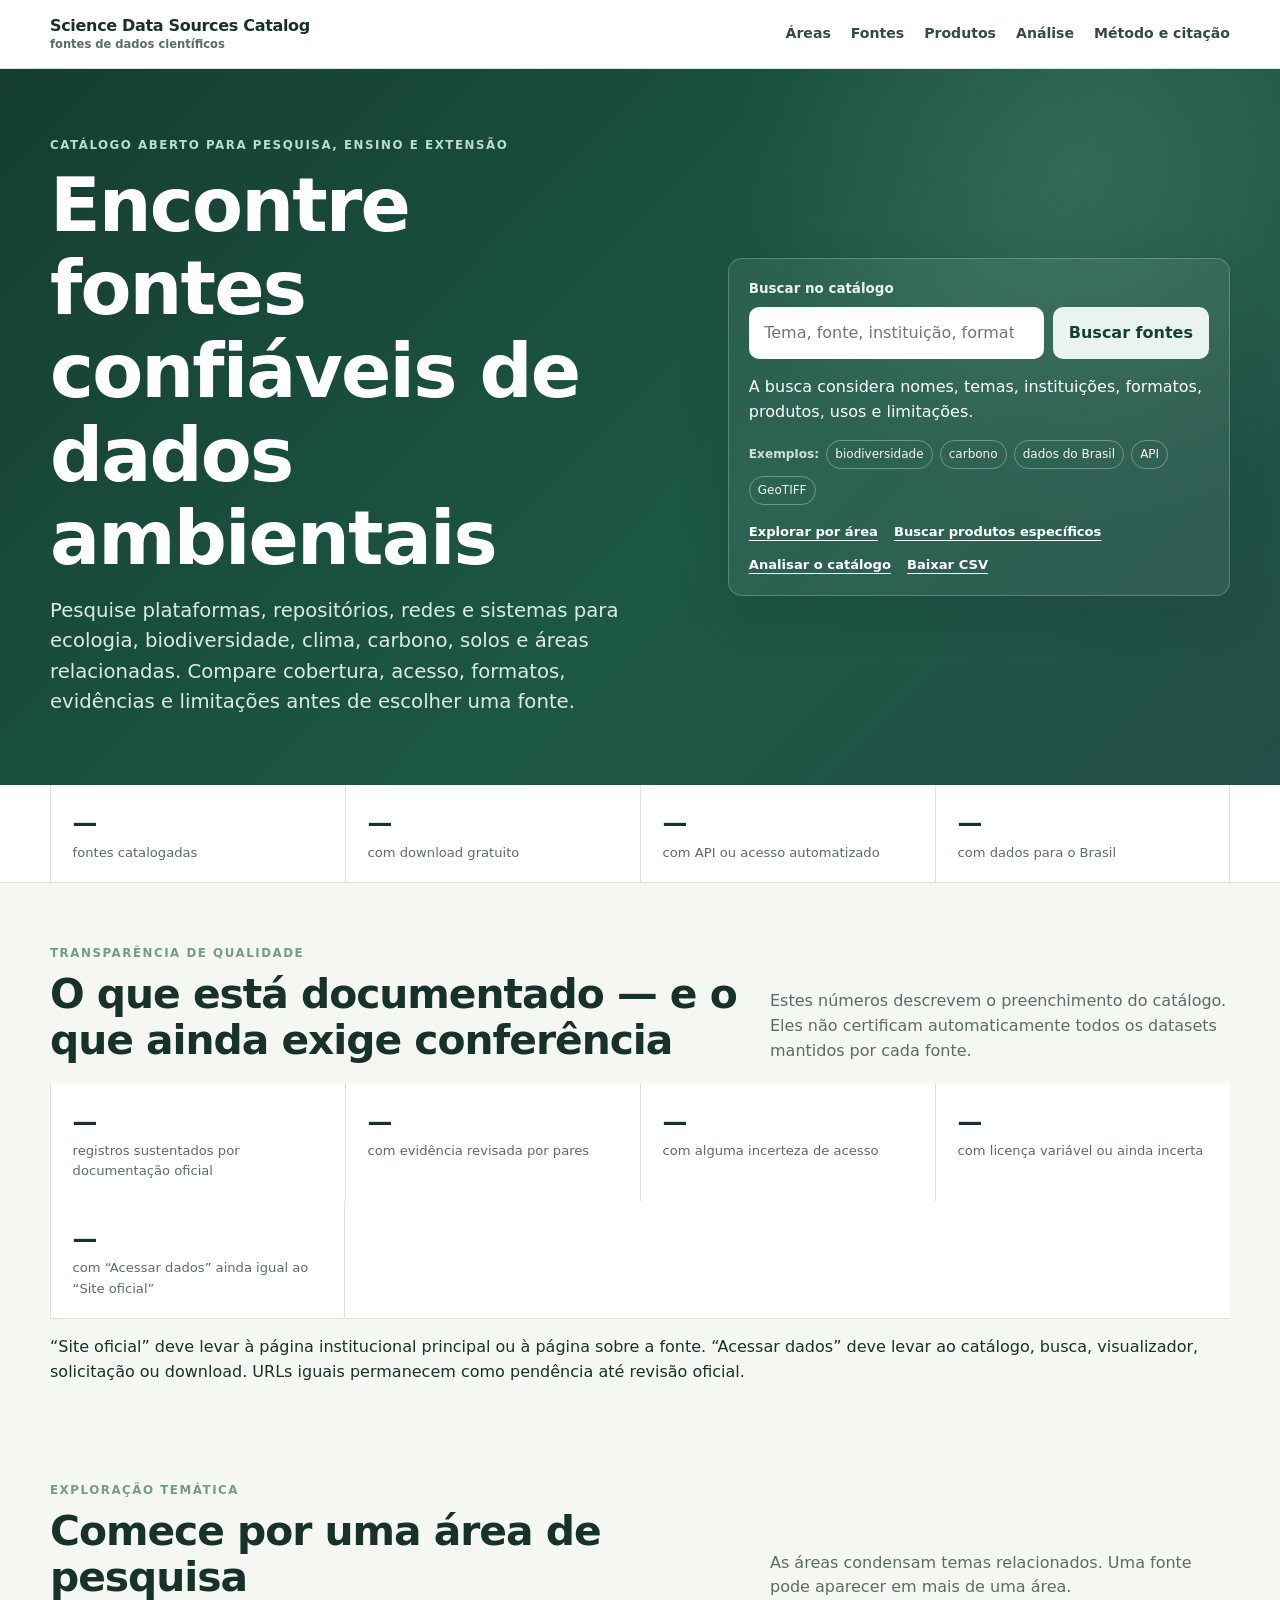
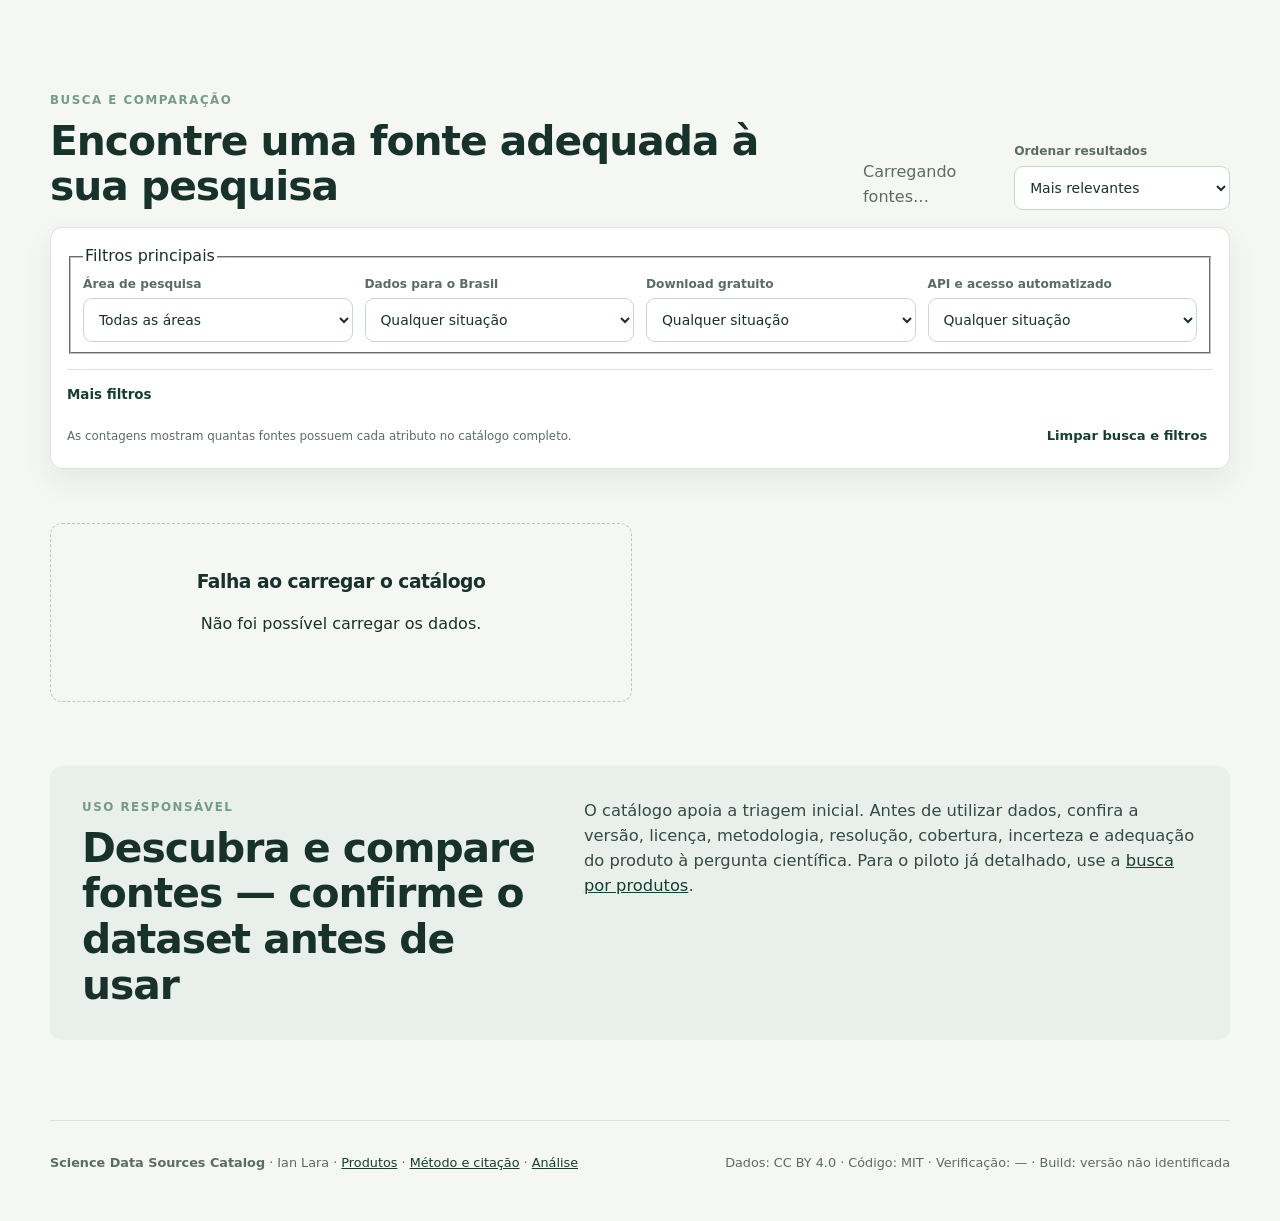
==== commit 922c23bc: "UX6: adicionar descoberta e comparação de produtos (#38) Integra a camada fonte–produto–distribuição" ====
--- a/index.html
+++ b/index.html
@@ -4,13 +4,13 @@
 <meta charset="utf-8"><meta name="viewport" content="width=device-width,initial-scale=1">
 <meta name="description" content="Pesquise e compare fontes confiáveis de dados ambientais para pesquisa, ensino e extensão.">
 <meta name="theme-color" content="#173f32"><meta name="color-scheme" content="light">
-<title>Ecology Data Catalog · Fontes de dados ambientais</title><link rel="stylesheet" href="assets/style.css"><link rel="stylesheet" href="assets/accessibility.css">
+<title>Science Data Sources Catalog · Fontes de dados ambientais</title><link rel="stylesheet" href="assets/style.css"><link rel="stylesheet" href="assets/accessibility.css">
 </head>
 <body>
 <a class="skip" href="#conteudo">Ir ao conteúdo</a>
 <nav class="site-nav" aria-label="Navegação principal"><div class="wrap nav-inner">
-<a class="brand" href="index.html" aria-label="Ecology Data Catalog — página inicial"><span>Ecology Data Catalog</span><small>fontes de dados ambientais</small></a>
-<div class="nav-links"><a href="#areas">Áreas</a><a href="#catalogo" aria-current="page">Catálogo</a><a href="analytics.html">Análise</a><a href="about.html">Método e citação</a></div>
+<a class="brand" href="index.html" aria-label="Science Data Sources Catalog — página inicial"><span>Science Data Sources Catalog</span><small>fontes de dados científicos</small></a>
+<div class="nav-links"><a href="#areas">Áreas</a><a href="#catalogo" aria-current="page">Fontes</a><a href="products.html">Produtos</a><a href="analytics.html">Análise</a><a href="about.html">Método e citação</a></div>
 </div></nav>
 <header class="hero"><div class="wrap hero-grid">
 <div class="hero-copy">
@@ -25,7 +25,7 @@
 <p class="search-help" id="search-help">A busca considera nomes, temas, instituições, formatos, produtos, usos e limitações.</p>
 </form>
 <div class="quick-search" aria-label="Buscas sugeridas"><span>Exemplos:</span><button type="button" data-query="biodiversidade">biodiversidade</button><button type="button" data-query="carbono">carbono</button><button type="button" data-query="Brasil">dados do Brasil</button><button type="button" data-query="API">API</button><button type="button" data-query="GeoTIFF">GeoTIFF</button></div>
-<div class="hero-links"><a href="#areas">Explorar por área</a><a href="analytics.html">Analisar o catálogo</a><a href="data/data_resources.csv" download>Baixar CSV</a></div>
+<div class="hero-links"><a href="#areas">Explorar por área</a><a href="products.html">Buscar produtos específicos</a><a href="analytics.html">Analisar o catálogo</a><a href="data/data_resources.csv" download>Baixar CSV</a></div>
 </div>
 </div></header>
 <section class="stats" aria-label="Resumo do catálogo"><div class="wrap stats-grid">
@@ -42,8 +42,9 @@
 <div><strong id="q-peer-reviewed">—</strong><span>com evidência revisada por pares</span></div>
 <div><strong id="q-access-uncertain">—</strong><span>com alguma incerteza de acesso</span></div>
 <div><strong id="q-license-uncertain">—</strong><span>com licença variável ou ainda incerta</span></div>
+<div><strong id="q-link-role-pending">—</strong><span>com “Acessar dados” ainda igual ao “Site oficial”</span></div>
 </div></div>
-<p class="search-help">Use esses indicadores para interpretar o grau de completude. Confirme licença, versão, método, escala e condições no produto específico antes de usar os dados.</p>
+<p class="search-help">“Site oficial” deve levar à página institucional principal ou à página sobre a fonte. “Acessar dados” deve levar ao catálogo, busca, visualizador, solicitação ou download. URLs iguais permanecem como pendência até revisão oficial.</p>
 </section>
 <section class="wrap areas-section" id="areas" aria-labelledby="areas-heading">
 <div class="section-heading"><div><p class="eyebrow">Exploração temática</p><h2 id="areas-heading">Comece por uma área de pesquisa</h2></div><p>As áreas condensam temas relacionados. Uma fonte pode aparecer em mais de uma área.</p></div>
@@ -74,11 +75,11 @@
 <div class="active-filters" id="active-filters" role="region" aria-label="Filtros ativos" aria-live="polite" hidden></div>
 <div id="list" class="cards" role="list" aria-busy="true" aria-describedby="count"></div>
 <div id="empty" class="empty" role="status" hidden><h3>Nenhuma fonte corresponde à busca</h3><p>Remova um filtro ou tente um termo mais amplo.</p></div>
-<noscript><div class="noscript"><h3>O catálogo interativo requer JavaScript</h3><p>Você ainda pode <a href="data/data_resources.csv" download>baixar o CSV completo</a>, consultar a <a href="about.html">metodologia e citação</a> ou acessar o <a href="https://github.com/Ian-loc/ecology-data-catalog">repositório no GitHub</a>.</p></div></noscript>
+<noscript><div class="noscript"><h3>O catálogo interativo requer JavaScript</h3><p>Você ainda pode <a href="data/data_resources.csv" download>baixar o CSV completo</a>, consultar a <a href="about.html">metodologia e citação</a> ou acessar o <a href="https://github.com/Ian-loc/ScienceDataSourcesCatalog">repositório no GitHub</a>.</p></div></noscript>
 </section>
-<section class="wrap about"><div><p class="eyebrow">Uso responsável</p><h2>Descubra e compare fontes — confirme o dataset antes de usar</h2></div><p>O catálogo apoia a triagem inicial. Antes de utilizar dados, confira a versão, licença, metodologia, resolução, cobertura, incerteza e adequação do produto à pergunta científica.</p></section>
+<section class="wrap about"><div><p class="eyebrow">Uso responsável</p><h2>Descubra e compare fontes — confirme o dataset antes de usar</h2></div><p>O catálogo apoia a triagem inicial. Antes de utilizar dados, confira a versão, licença, metodologia, resolução, cobertura, incerteza e adequação do produto à pergunta científica. Para o piloto já detalhado, use a <a href="products.html">busca por produtos</a>.</p></section>
 </main>
-<footer class="wrap"><p><strong>Ecology Data Catalog</strong> · Ian Lara · <a href="about.html">Método e citação</a> · <a href="analytics.html">Análise</a></p><p>Dados: CC BY 4.0 · Código: MIT · Verificação: <span id="updated">—</span> · Build: <span data-build-meta>—</span></p></footer>
+<footer class="wrap"><p><strong>Science Data Sources Catalog</strong> · Ian Lara · <a href="products.html">Produtos</a> · <a href="about.html">Método e citação</a> · <a href="analytics.html">Análise</a></p><p>Dados: CC BY 4.0 · Código: MIT · Verificação: <span id="updated">—</span> · Build: <span data-build-meta>—</span></p></footer>
 <script src="assets/app.js" defer></script>
 <script src="assets/build-meta.js" defer></script>
 </body></html>
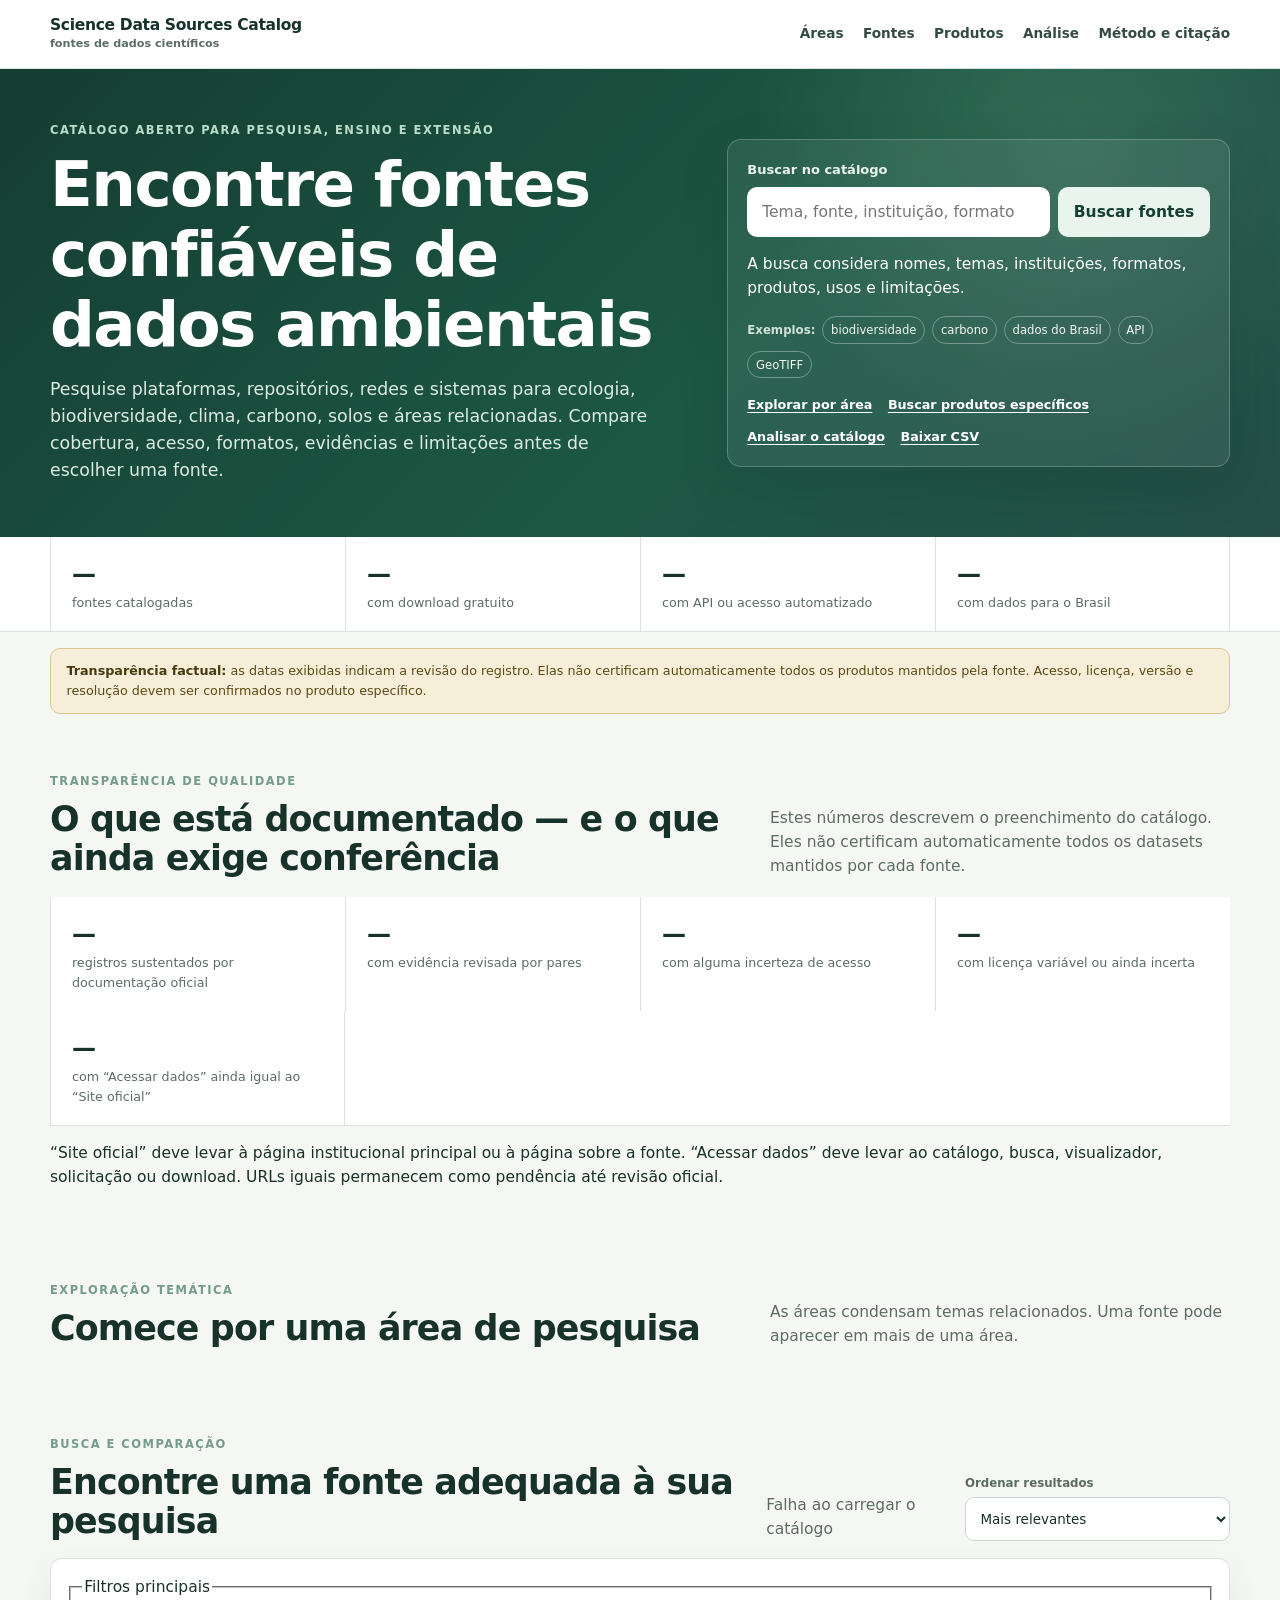
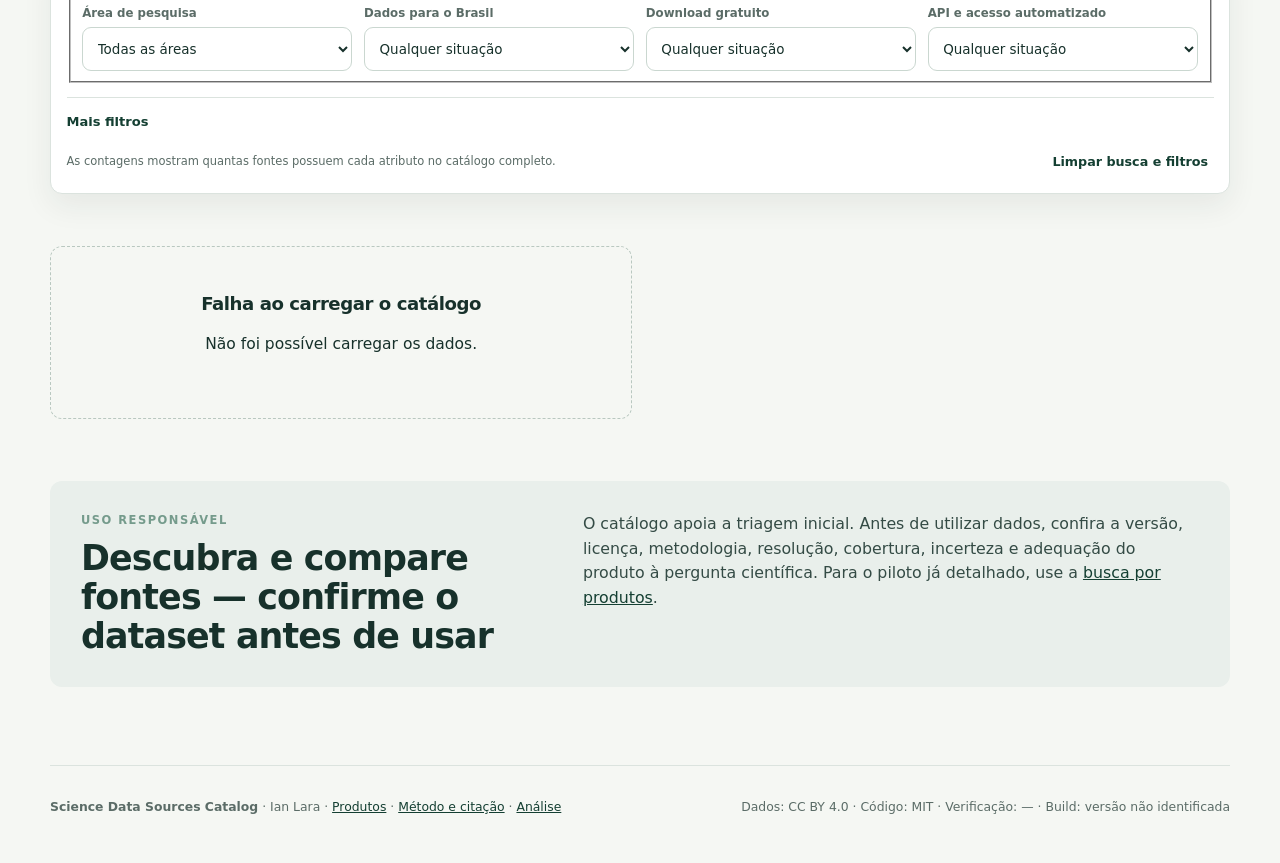
==== commit feb55229: "fix: apply verified factual corrections and compact UI" ====
--- a/index.html
+++ b/index.html
@@ -34,6 +34,7 @@
 <div><strong id="n-api">—</strong><span>com API ou acesso automatizado</span></div>
 <div><strong id="n-br">—</strong><span>com dados para o Brasil</span></div>
 </div></section>
+<aside class="verification-notice wrap" role="note" aria-label="Estado da verificação factual"><strong>Transparência factual:</strong> as datas exibidas indicam a revisão do registro. Elas não certificam automaticamente todos os produtos mantidos pela fonte. Acesso, licença, versão e resolução devem ser confirmados no produto específico.</aside>
 <main id="conteudo">
 <section class="wrap areas-section" id="qualidade" aria-labelledby="quality-heading">
 <div class="section-heading"><div><p class="eyebrow">Transparência de qualidade</p><h2 id="quality-heading">O que está documentado — e o que ainda exige conferência</h2></div><p>Estes números descrevem o preenchimento do catálogo. Eles não certificam automaticamente todos os datasets mantidos por cada fonte.</p></div>
@@ -53,7 +54,7 @@
 <section class="wrap catalog" id="catalogo" aria-labelledby="catalog-heading">
 <div class="catalog-toolbar">
 <div class="heading"><div><p class="eyebrow">Busca e comparação</p><h2 id="catalog-heading" tabindex="-1">Encontre uma fonte adequada à sua pesquisa</h2></div><p id="count" role="status" aria-live="polite" aria-atomic="true">Carregando fontes…</p></div>
-<label class="sort-control" for="sort"><span>Ordenar resultados</span><select id="sort"><option value="relevance">Mais relevantes</option><option value="name">Nome de A a Z</option><option value="verified">Verificação mais recente</option></select></label>
+<label class="sort-control" for="sort"><span>Ordenar resultados</span><select id="sort"><option value="relevance">Mais relevantes</option><option value="name">Nome de A a Z</option><option value="verified">Revisão do registro mais recente</option></select></label>
 </div>
 <form class="filters" id="filters" role="search" aria-label="Filtros do catálogo" aria-describedby="filter-note">
 <fieldset class="essential-grid"><legend class="sr-only">Filtros principais</legend>
--- a/assets/style.css
+++ b/assets/style.css
@@ -211,3 +211,16 @@
   .summary-grid{grid-template-columns:repeat(2,1fr)}
   .chart-card.wide{grid-column:auto}
 }
+
+
+/* factual-remediation-compact-ui-2026-07-23 */
+html{font-size:15.5px}
+h1{font-size:clamp(2.15rem,5vw,4.05rem)}
+h2{font-size:clamp(1.55rem,3vw,2.25rem)}
+.lead{font-size:clamp(.96rem,1.5vw,1.12rem)}
+.hero-grid{padding:3.45rem 0}
+.card h3{font-size:1.12rem}
+.verified-date{font-size:.65rem}
+.verification-notice{margin-top:1rem;padding:.8rem 1rem;border:1px solid #d7c792;border-radius:10px;background:var(--amber);color:#5d4a14;font-size:.82rem}
+.verification-notice strong{color:#49390e}
+@media(max-width:720px){html{font-size:15px}.hero-grid{padding:2.6rem 0}}
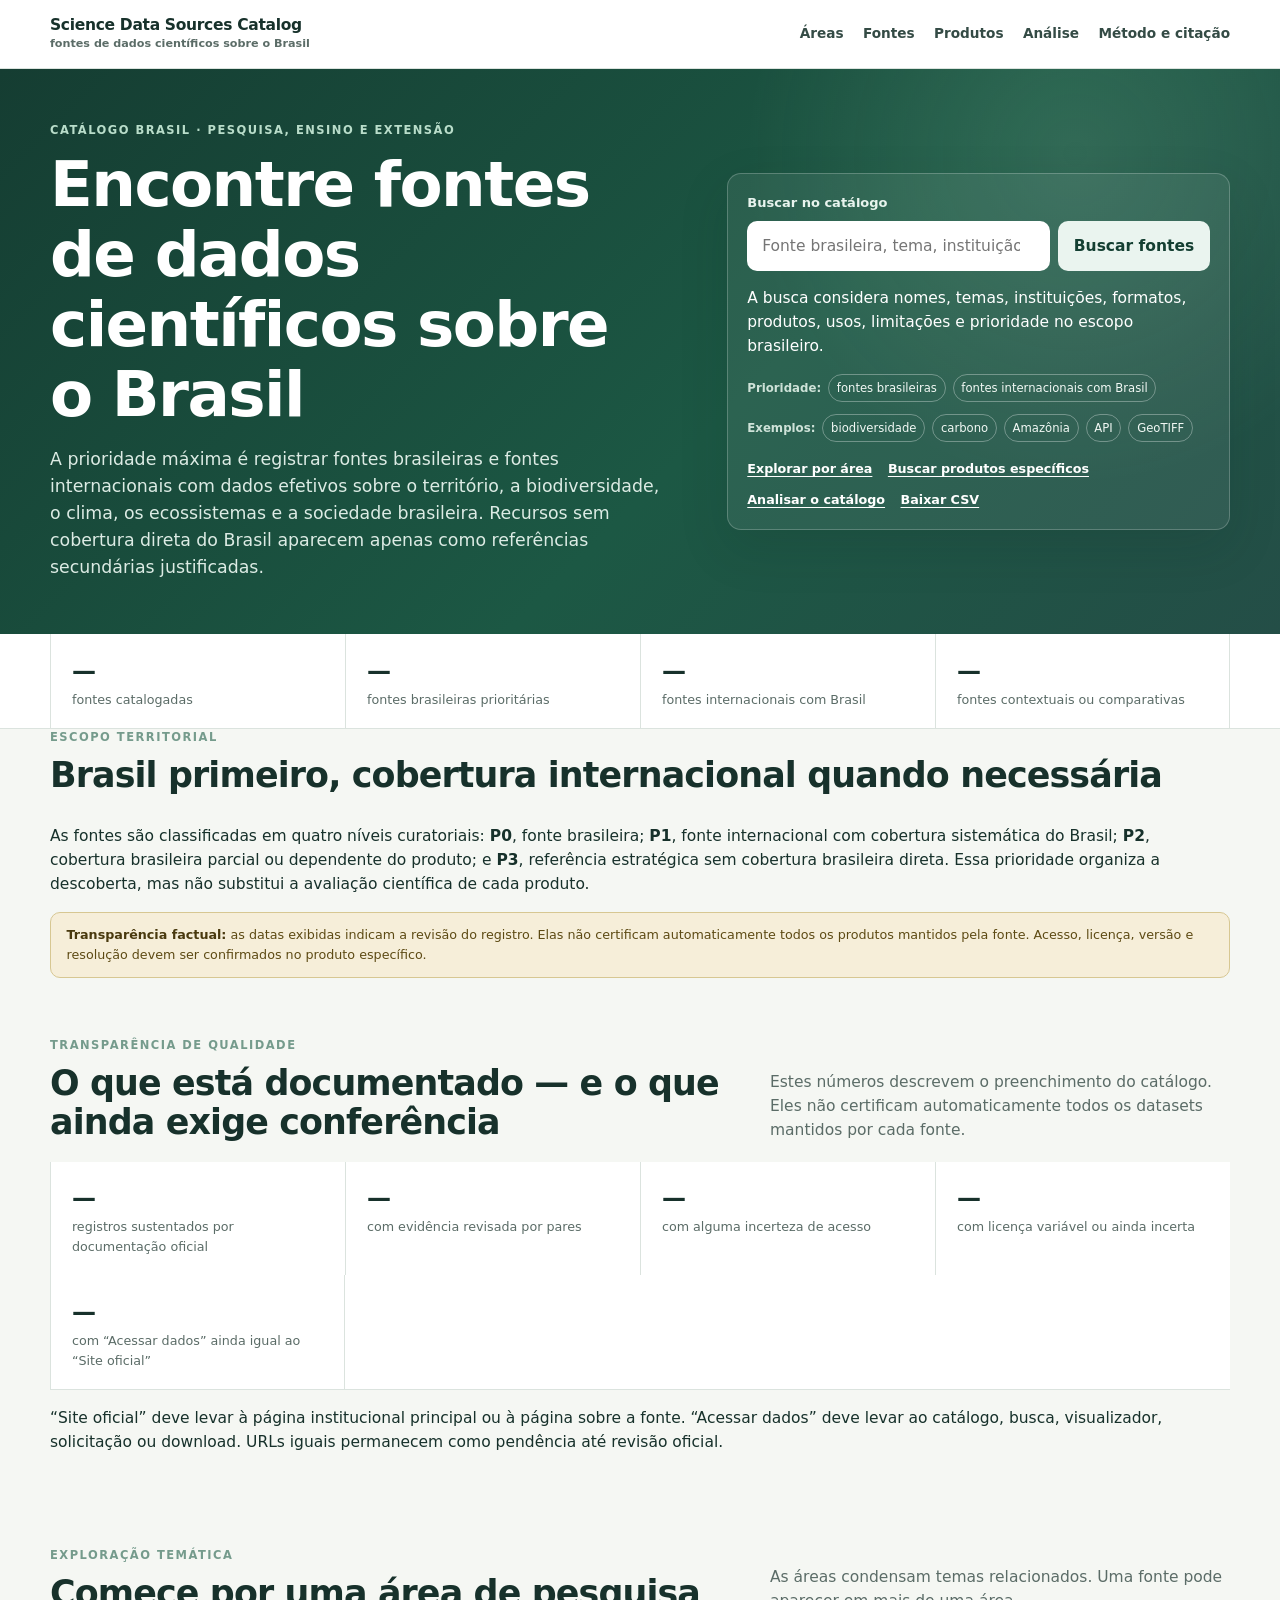
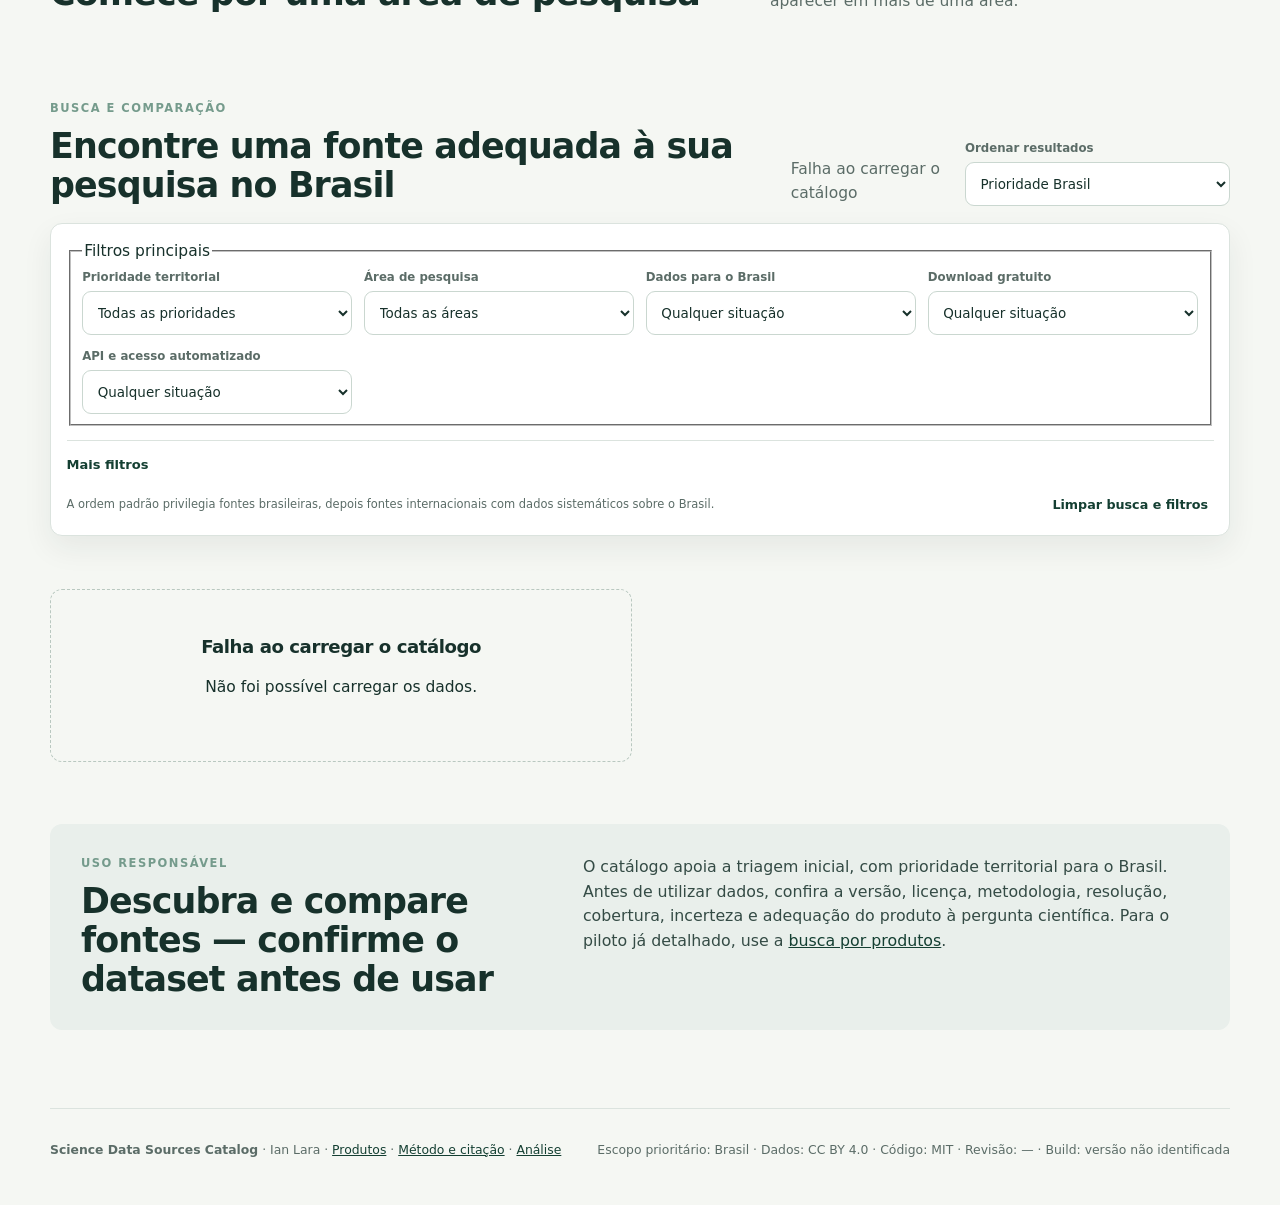
==== commit 2472e324: "feat: make Brazil the primary public catalogue scope" ====
--- a/index.html
+++ b/index.html
@@ -2,38 +2,43 @@
 <html lang="pt-BR">
 <head>
 <meta charset="utf-8"><meta name="viewport" content="width=device-width,initial-scale=1">
-<meta name="description" content="Pesquise e compare fontes confiáveis de dados ambientais para pesquisa, ensino e extensão.">
+<meta name="description" content="Encontre e compare fontes brasileiras e internacionais com dados científicos sobre o Brasil para pesquisa, ensino e extensão.">
 <meta name="theme-color" content="#173f32"><meta name="color-scheme" content="light">
-<title>Science Data Sources Catalog · Fontes de dados ambientais</title><link rel="stylesheet" href="assets/style.css"><link rel="stylesheet" href="assets/accessibility.css">
+<title>Science Data Sources Catalog · Dados científicos sobre o Brasil</title><link rel="stylesheet" href="assets/style.css"><link rel="stylesheet" href="assets/accessibility.css">
 </head>
 <body>
 <a class="skip" href="#conteudo">Ir ao conteúdo</a>
 <nav class="site-nav" aria-label="Navegação principal"><div class="wrap nav-inner">
-<a class="brand" href="index.html" aria-label="Science Data Sources Catalog — página inicial"><span>Science Data Sources Catalog</span><small>fontes de dados científicos</small></a>
+<a class="brand" href="index.html" aria-label="Science Data Sources Catalog — página inicial"><span>Science Data Sources Catalog</span><small>fontes de dados científicos sobre o Brasil</small></a>
 <div class="nav-links"><a href="#areas">Áreas</a><a href="#catalogo" aria-current="page">Fontes</a><a href="products.html">Produtos</a><a href="analytics.html">Análise</a><a href="about.html">Método e citação</a></div>
 </div></nav>
 <header class="hero"><div class="wrap hero-grid">
 <div class="hero-copy">
-<p class="eyebrow">Catálogo aberto para pesquisa, ensino e extensão</p>
-<h1>Encontre fontes confiáveis de dados ambientais</h1>
-<p class="lead">Pesquise plataformas, repositórios, redes e sistemas para ecologia, biodiversidade, clima, carbono, solos e áreas relacionadas. Compare cobertura, acesso, formatos, evidências e limitações antes de escolher uma fonte.</p>
+<p class="eyebrow">Catálogo Brasil · pesquisa, ensino e extensão</p>
+<h1>Encontre fontes de dados científicos sobre o Brasil</h1>
+<p class="lead">A prioridade máxima é registrar fontes brasileiras e fontes internacionais com dados efetivos sobre o território, a biodiversidade, o clima, os ecossistemas e a sociedade brasileira. Recursos sem cobertura direta do Brasil aparecem apenas como referências secundárias justificadas.</p>
 </div>
 <div class="hero-tool">
 <form class="hero-search" id="hero-search" role="search" aria-label="Busca principal do catálogo">
 <label for="q">Buscar no catálogo</label>
-<div class="search-row"><input id="q" type="search" autocomplete="off" enterkeyhint="search" aria-describedby="search-help" placeholder="Tema, fonte, instituição, formato ou finalidade…"><button type="submit">Buscar fontes</button></div>
-<p class="search-help" id="search-help">A busca considera nomes, temas, instituições, formatos, produtos, usos e limitações.</p>
+<div class="search-row"><input id="q" type="search" autocomplete="off" enterkeyhint="search" aria-describedby="search-help" placeholder="Fonte brasileira, tema, instituição, formato ou finalidade…"><button type="submit">Buscar fontes</button></div>
+<p class="search-help" id="search-help">A busca considera nomes, temas, instituições, formatos, produtos, usos, limitações e prioridade no escopo brasileiro.</p>
 </form>
-<div class="quick-search" aria-label="Buscas sugeridas"><span>Exemplos:</span><button type="button" data-query="biodiversidade">biodiversidade</button><button type="button" data-query="carbono">carbono</button><button type="button" data-query="Brasil">dados do Brasil</button><button type="button" data-query="API">API</button><button type="button" data-query="GeoTIFF">GeoTIFF</button></div>
+<div class="quick-search scope-shortcuts" aria-label="Atalhos de prioridade territorial"><span>Prioridade:</span><button type="button" data-scope="fonte_brasileira">fontes brasileiras</button><button type="button" data-scope="cobertura_brasil_sistematica">fontes internacionais com Brasil</button></div>
+<div class="quick-search" aria-label="Buscas sugeridas"><span>Exemplos:</span><button type="button" data-query="biodiversidade">biodiversidade</button><button type="button" data-query="carbono">carbono</button><button type="button" data-query="Amazônia">Amazônia</button><button type="button" data-query="API">API</button><button type="button" data-query="GeoTIFF">GeoTIFF</button></div>
 <div class="hero-links"><a href="#areas">Explorar por área</a><a href="products.html">Buscar produtos específicos</a><a href="analytics.html">Analisar o catálogo</a><a href="data/data_resources.csv" download>Baixar CSV</a></div>
 </div>
 </div></header>
-<section class="stats" aria-label="Resumo do catálogo"><div class="wrap stats-grid">
+<section class="stats" aria-label="Resumo do escopo territorial"><div class="wrap stats-grid">
 <div><strong id="n-total">—</strong><span>fontes catalogadas</span></div>
-<div><strong id="n-free">—</strong><span>com download gratuito</span></div>
-<div><strong id="n-api">—</strong><span>com API ou acesso automatizado</span></div>
-<div><strong id="n-br">—</strong><span>com dados para o Brasil</span></div>
+<div><strong id="n-brazilian">—</strong><span>fontes brasileiras prioritárias</span></div>
+<div><strong id="n-intl-br">—</strong><span>fontes internacionais com Brasil</span></div>
+<div><strong id="n-secondary">—</strong><span>fontes contextuais ou comparativas</span></div>
 </div></section>
+<section class="wrap brazil-scope-summary" aria-labelledby="scope-heading">
+<div><p class="eyebrow">Escopo territorial</p><h2 id="scope-heading">Brasil primeiro, cobertura internacional quando necessária</h2></div>
+<p>As fontes são classificadas em quatro níveis curatoriais: <strong>P0</strong>, fonte brasileira; <strong>P1</strong>, fonte internacional com cobertura sistemática do Brasil; <strong>P2</strong>, cobertura brasileira parcial ou dependente do produto; e <strong>P3</strong>, referência estratégica sem cobertura brasileira direta. Essa prioridade organiza a descoberta, mas não substitui a avaliação científica de cada produto.</p>
+</section>
 <aside class="verification-notice wrap" role="note" aria-label="Estado da verificação factual"><strong>Transparência factual:</strong> as datas exibidas indicam a revisão do registro. Elas não certificam automaticamente todos os produtos mantidos pela fonte. Acesso, licença, versão e resolução devem ser confirmados no produto específico.</aside>
 <main id="conteudo">
 <section class="wrap areas-section" id="qualidade" aria-labelledby="quality-heading">
@@ -53,11 +58,12 @@
 </section>
 <section class="wrap catalog" id="catalogo" aria-labelledby="catalog-heading">
 <div class="catalog-toolbar">
-<div class="heading"><div><p class="eyebrow">Busca e comparação</p><h2 id="catalog-heading" tabindex="-1">Encontre uma fonte adequada à sua pesquisa</h2></div><p id="count" role="status" aria-live="polite" aria-atomic="true">Carregando fontes…</p></div>
-<label class="sort-control" for="sort"><span>Ordenar resultados</span><select id="sort"><option value="relevance">Mais relevantes</option><option value="name">Nome de A a Z</option><option value="verified">Revisão do registro mais recente</option></select></label>
+<div class="heading"><div><p class="eyebrow">Busca e comparação</p><h2 id="catalog-heading" tabindex="-1">Encontre uma fonte adequada à sua pesquisa no Brasil</h2></div><p id="count" role="status" aria-live="polite" aria-atomic="true">Carregando fontes…</p></div>
+<label class="sort-control" for="sort"><span>Ordenar resultados</span><select id="sort"><option value="brazil">Prioridade Brasil</option><option value="relevance">Relevância da busca</option><option value="name">Nome de A a Z</option><option value="verified">Revisão do registro mais recente</option></select></label>
 </div>
 <form class="filters" id="filters" role="search" aria-label="Filtros do catálogo" aria-describedby="filter-note">
-<fieldset class="essential-grid"><legend class="sr-only">Filtros principais</legend>
+<fieldset class="essential-grid brazil-scope-grid"><legend class="sr-only">Filtros principais</legend>
+<label><span>Prioridade territorial</span><select id="scope"><option value="">Todas as prioridades</option></select></label>
 <label><span>Área de pesquisa</span><select id="area"><option value="">Todas as áreas</option></select></label>
 <label><span>Dados para o Brasil</span><select id="brazil"><option value="">Qualquer situação</option></select></label>
 <label><span>Download gratuito</span><select id="download"><option value="">Qualquer situação</option></select></label>
@@ -71,16 +77,17 @@
 <label><span>Tipo de evidência</span><select id="evidence"><option value="">Todos os tipos</option></select></label>
 </fieldset>
 </details>
-<div class="filter-footer"><p id="filter-note">As contagens mostram quantas fontes possuem cada atributo no catálogo completo.</p><button type="button" id="clear">Limpar busca e filtros</button></div>
+<div class="filter-footer"><p id="filter-note">A ordem padrão privilegia fontes brasileiras, depois fontes internacionais com dados sistemáticos sobre o Brasil.</p><button type="button" id="clear">Limpar busca e filtros</button></div>
 </form>
 <div class="active-filters" id="active-filters" role="region" aria-label="Filtros ativos" aria-live="polite" hidden></div>
 <div id="list" class="cards" role="list" aria-busy="true" aria-describedby="count"></div>
 <div id="empty" class="empty" role="status" hidden><h3>Nenhuma fonte corresponde à busca</h3><p>Remova um filtro ou tente um termo mais amplo.</p></div>
 <noscript><div class="noscript"><h3>O catálogo interativo requer JavaScript</h3><p>Você ainda pode <a href="data/data_resources.csv" download>baixar o CSV completo</a>, consultar a <a href="about.html">metodologia e citação</a> ou acessar o <a href="https://github.com/Ian-loc/ScienceDataSourcesCatalog">repositório no GitHub</a>.</p></div></noscript>
 </section>
-<section class="wrap about"><div><p class="eyebrow">Uso responsável</p><h2>Descubra e compare fontes — confirme o dataset antes de usar</h2></div><p>O catálogo apoia a triagem inicial. Antes de utilizar dados, confira a versão, licença, metodologia, resolução, cobertura, incerteza e adequação do produto à pergunta científica. Para o piloto já detalhado, use a <a href="products.html">busca por produtos</a>.</p></section>
+<section class="wrap about"><div><p class="eyebrow">Uso responsável</p><h2>Descubra e compare fontes — confirme o dataset antes de usar</h2></div><p>O catálogo apoia a triagem inicial, com prioridade territorial para o Brasil. Antes de utilizar dados, confira a versão, licença, metodologia, resolução, cobertura, incerteza e adequação do produto à pergunta científica. Para o piloto já detalhado, use a <a href="products.html">busca por produtos</a>.</p></section>
 </main>
-<footer class="wrap"><p><strong>Science Data Sources Catalog</strong> · Ian Lara · <a href="products.html">Produtos</a> · <a href="about.html">Método e citação</a> · <a href="analytics.html">Análise</a></p><p>Dados: CC BY 4.0 · Código: MIT · Verificação: <span id="updated">—</span> · Build: <span data-build-meta>—</span></p></footer>
+<footer class="wrap"><p><strong>Science Data Sources Catalog</strong> · Ian Lara · <a href="products.html">Produtos</a> · <a href="about.html">Método e citação</a> · <a href="analytics.html">Análise</a></p><p>Escopo prioritário: Brasil · Dados: CC BY 4.0 · Código: MIT · Revisão: <span id="updated">—</span> · Build: <span data-build-meta>—</span></p></footer>
 <script src="assets/app.js" defer></script>
+<script src="assets/analytics.js" defer></script>
 <script src="assets/build-meta.js" defer></script>
 </body></html>
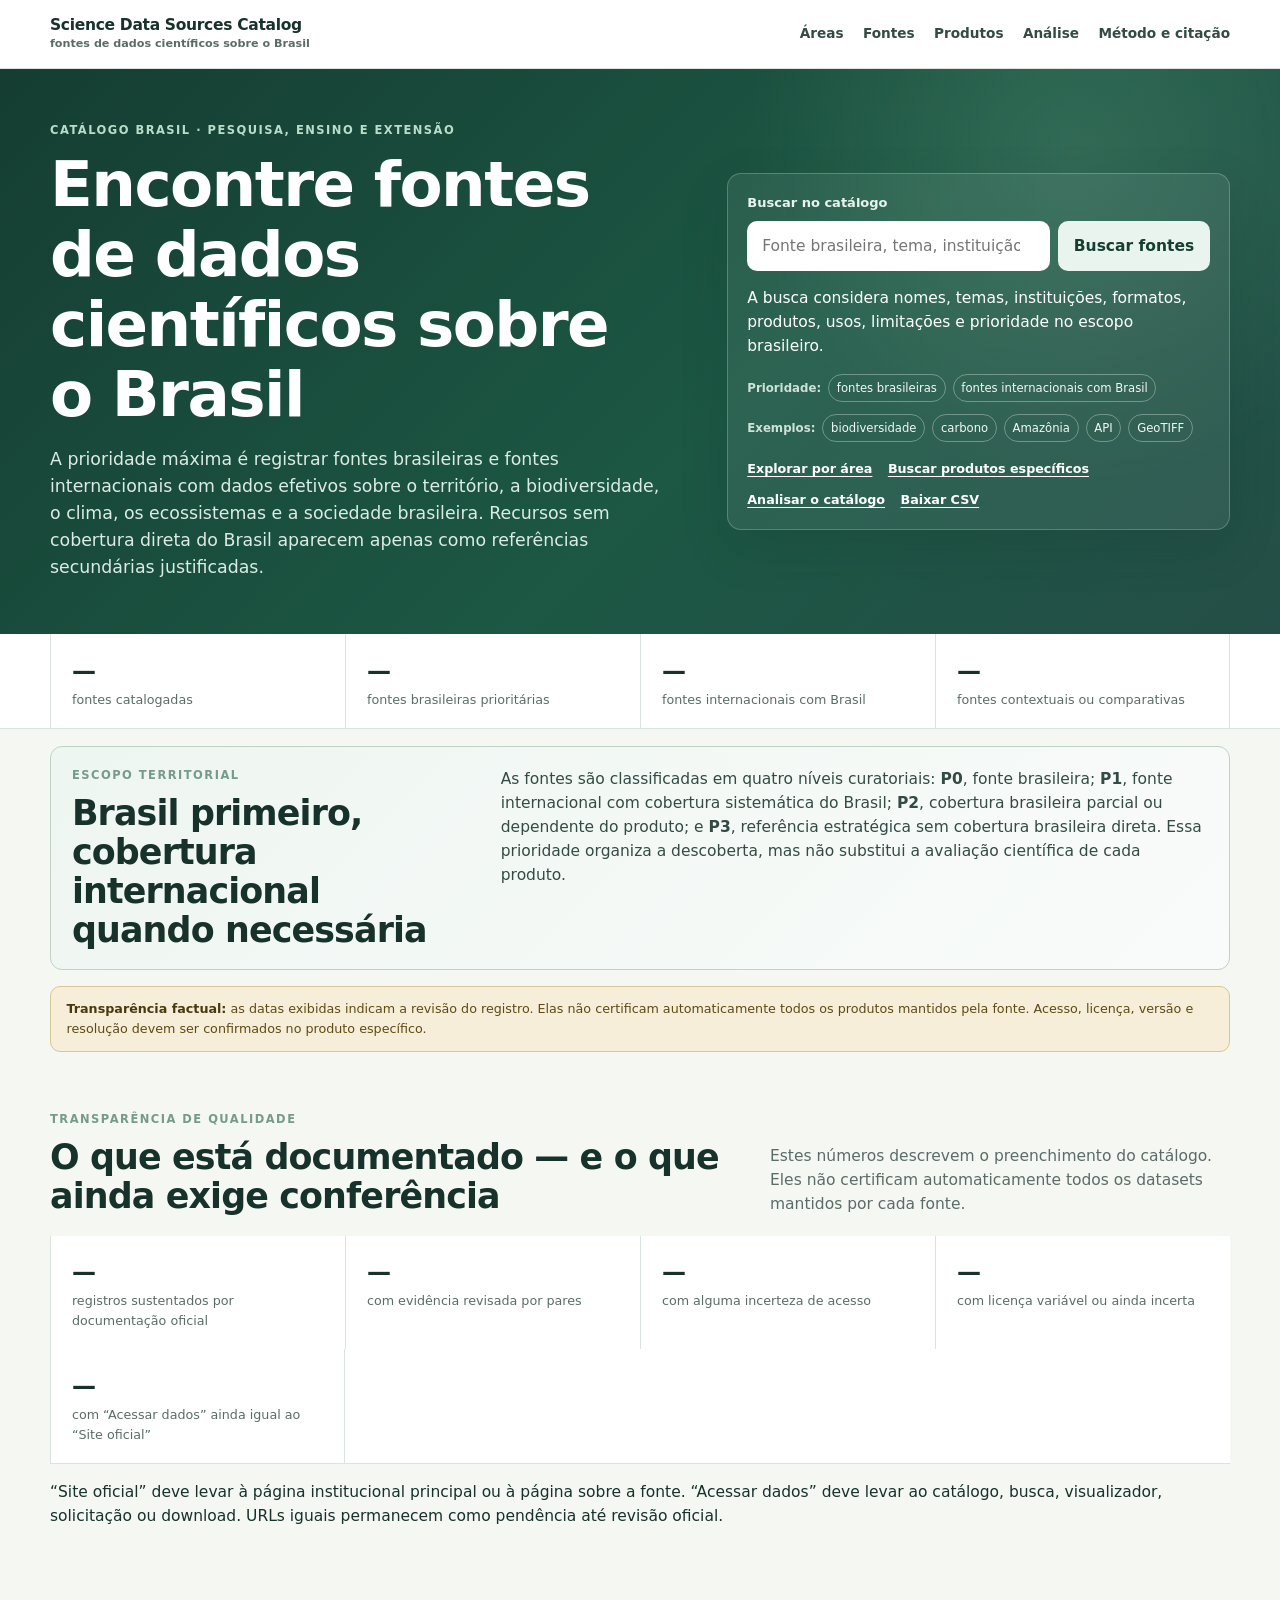
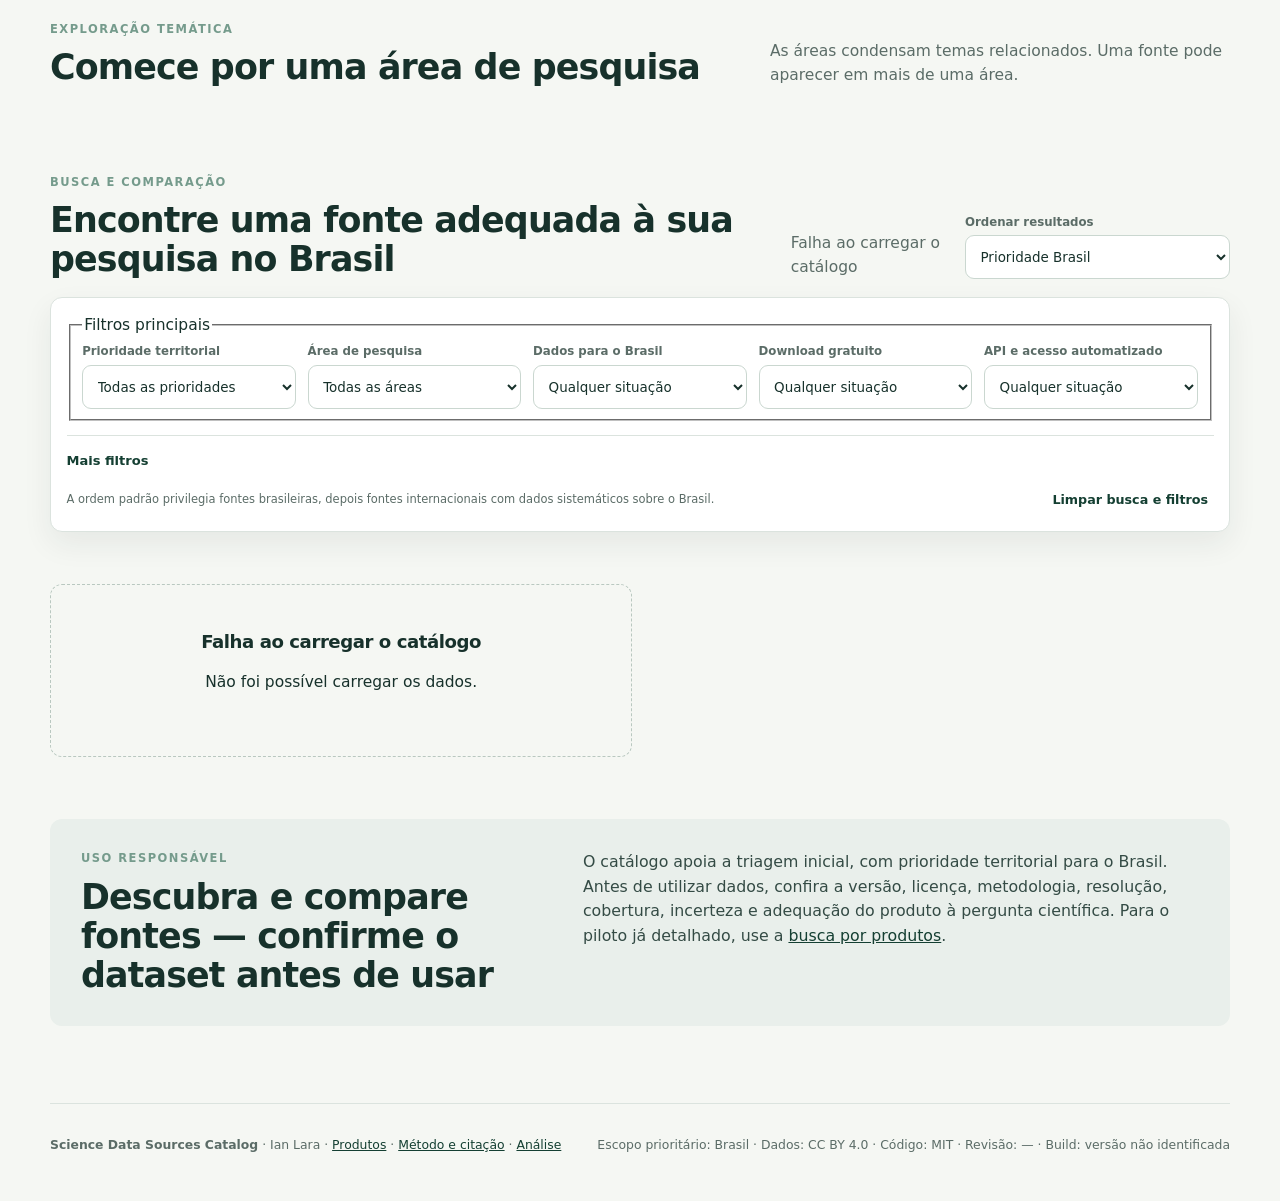
==== commit 39c69ab8: "fix: load Brazil scope styles and quality indicators" ====
--- a/index.html
+++ b/index.html
@@ -4,7 +4,7 @@
 <meta charset="utf-8"><meta name="viewport" content="width=device-width,initial-scale=1">
 <meta name="description" content="Encontre e compare fontes brasileiras e internacionais com dados científicos sobre o Brasil para pesquisa, ensino e extensão.">
 <meta name="theme-color" content="#173f32"><meta name="color-scheme" content="light">
-<title>Science Data Sources Catalog · Dados científicos sobre o Brasil</title><link rel="stylesheet" href="assets/style.css"><link rel="stylesheet" href="assets/accessibility.css">
+<title>Science Data Sources Catalog · Dados científicos sobre o Brasil</title><link rel="stylesheet" href="assets/style.css"><link rel="stylesheet" href="assets/accessibility.css"><link rel="stylesheet" href="assets/brazil-scope.css">
 </head>
 <body>
 <a class="skip" href="#conteudo">Ir ao conteúdo</a>
@@ -88,6 +88,6 @@
 </main>
 <footer class="wrap"><p><strong>Science Data Sources Catalog</strong> · Ian Lara · <a href="products.html">Produtos</a> · <a href="about.html">Método e citação</a> · <a href="analytics.html">Análise</a></p><p>Escopo prioritário: Brasil · Dados: CC BY 4.0 · Código: MIT · Revisão: <span id="updated">—</span> · Build: <span data-build-meta>—</span></p></footer>
 <script src="assets/app.js" defer></script>
-<script src="assets/analytics.js" defer></script>
+<script src="assets/quality-summary.js" defer></script>
 <script src="assets/build-meta.js" defer></script>
 </body></html>
--- a/assets/brazil-scope.css
+++ b/assets/brazil-scope.css
@@ -0,0 +1,50 @@
+.brazil-scope-summary{
+  display:grid;
+  grid-template-columns:minmax(230px,.72fr) minmax(0,1.28fr);
+  gap:2rem;
+  align-items:start;
+  margin-top:1.1rem;
+  padding:1.25rem 1.35rem;
+  border:1px solid #bcd3c6;
+  border-radius:12px;
+  background:linear-gradient(135deg,#eef6f1,#f9fbfa);
+}
+.brazil-scope-summary h2{margin-bottom:0}
+.brazil-scope-summary>p{margin:0;color:#344b45;line-height:1.55}
+
+.brazil-scope-grid{grid-template-columns:repeat(5,minmax(135px,1fr))}
+.scope-shortcuts{margin-top:.7rem}
+.scope-shortcuts button.is-active{background:#fff;color:var(--dark);border-color:#fff}
+
+.scope-line{display:flex;flex-wrap:wrap;gap:.35rem;margin:0 0 .45rem}
+.scope-badge{
+  display:inline-flex;
+  align-items:center;
+  min-height:24px;
+  padding:.2rem .48rem;
+  border:1px solid transparent;
+  border-radius:999px;
+  font-size:.66rem;
+  font-weight:850;
+  line-height:1.2;
+  letter-spacing:.025em;
+}
+.scope-p0{background:#dceee4;border-color:#9fc8b1;color:#15563d}
+.scope-p1{background:#e4eef4;border-color:#aec9d8;color:#28576b}
+.scope-p2{background:#f6eed9;border-color:#dfca91;color:#6c5513}
+.scope-p3{background:#eef1ef;border-color:#cbd4cf;color:#53625d}
+
+@media(max-width:1080px){
+  .brazil-scope-grid{grid-template-columns:repeat(3,minmax(145px,1fr))}
+}
+@media(max-width:820px){
+  .brazil-scope-summary{grid-template-columns:1fr;gap:.65rem;padding:1rem}
+  .brazil-scope-grid{grid-template-columns:repeat(2,minmax(145px,1fr))}
+}
+@media(max-width:520px){
+  .brazil-scope-grid{grid-template-columns:1fr}
+  .scope-badge{font-size:.64rem}
+}
+@media(forced-colors:active){
+  .brazil-scope-summary,.scope-badge{border:1px solid CanvasText}
+}
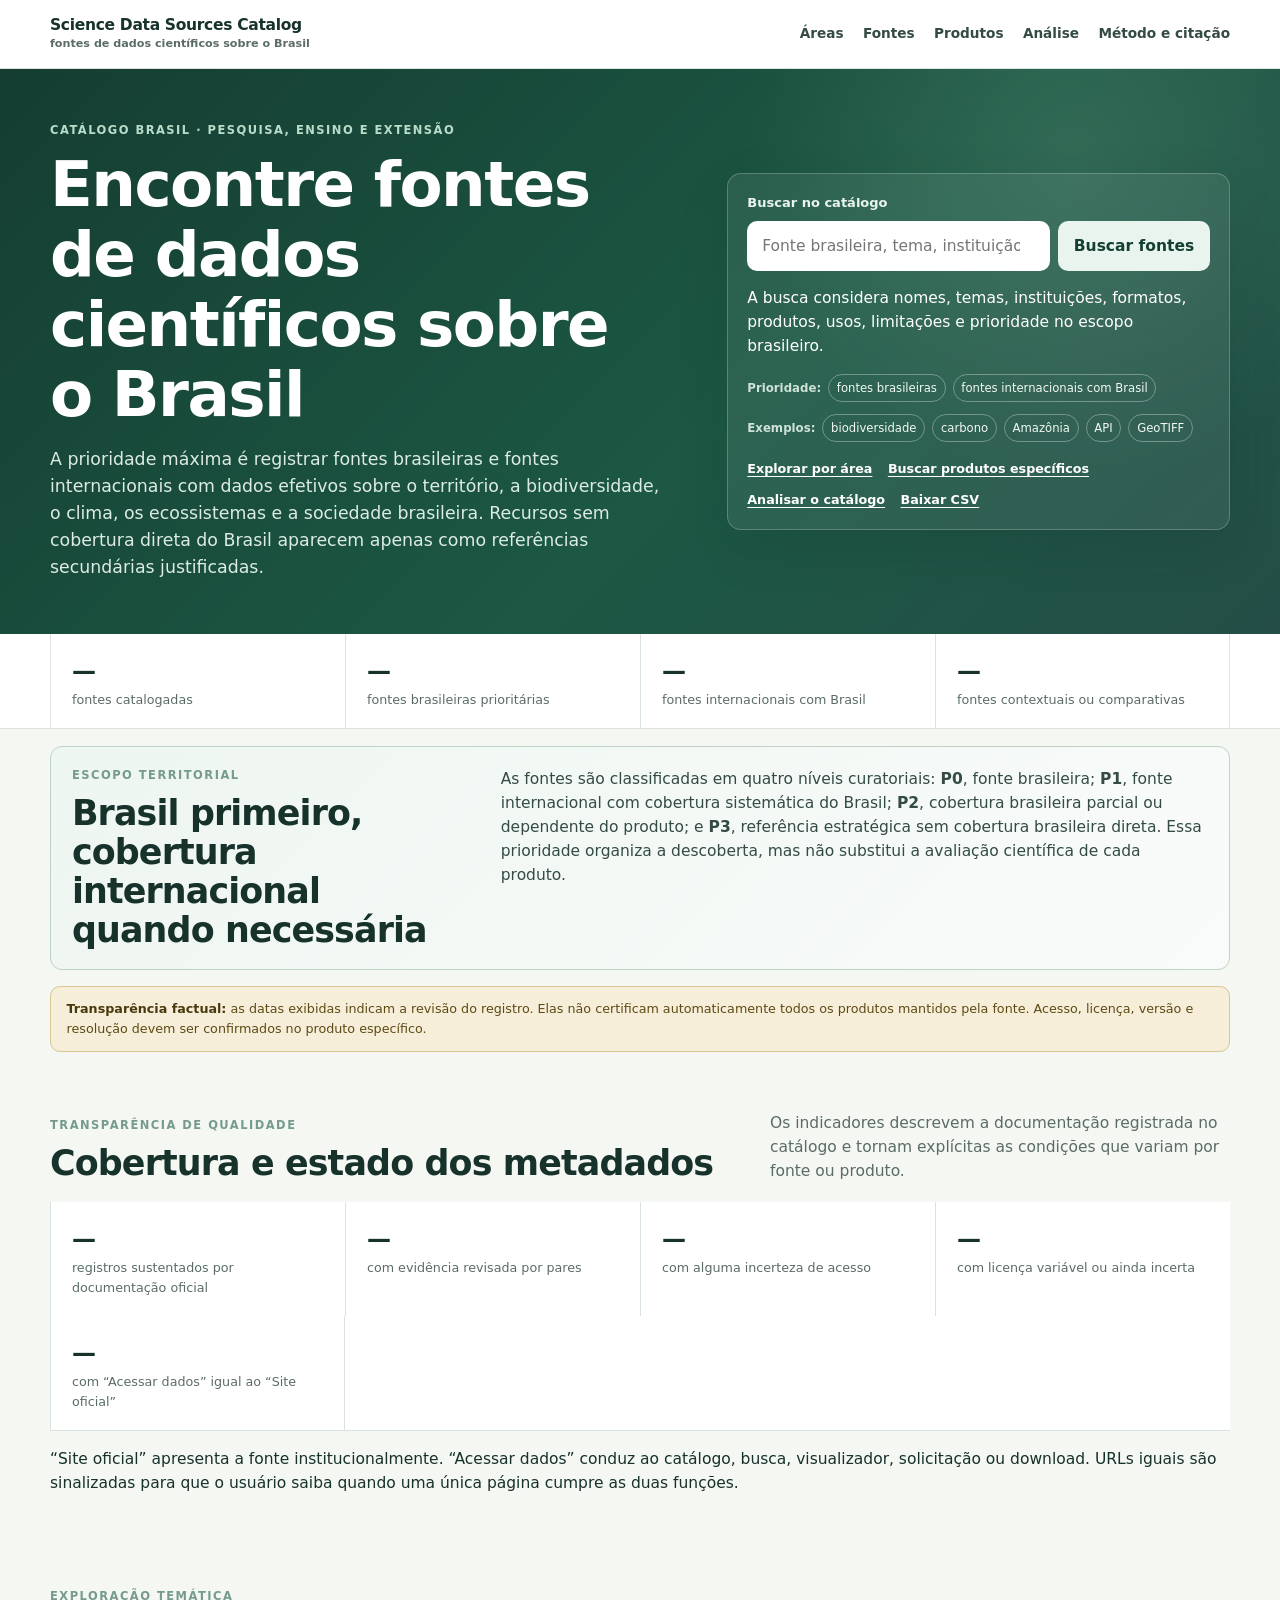
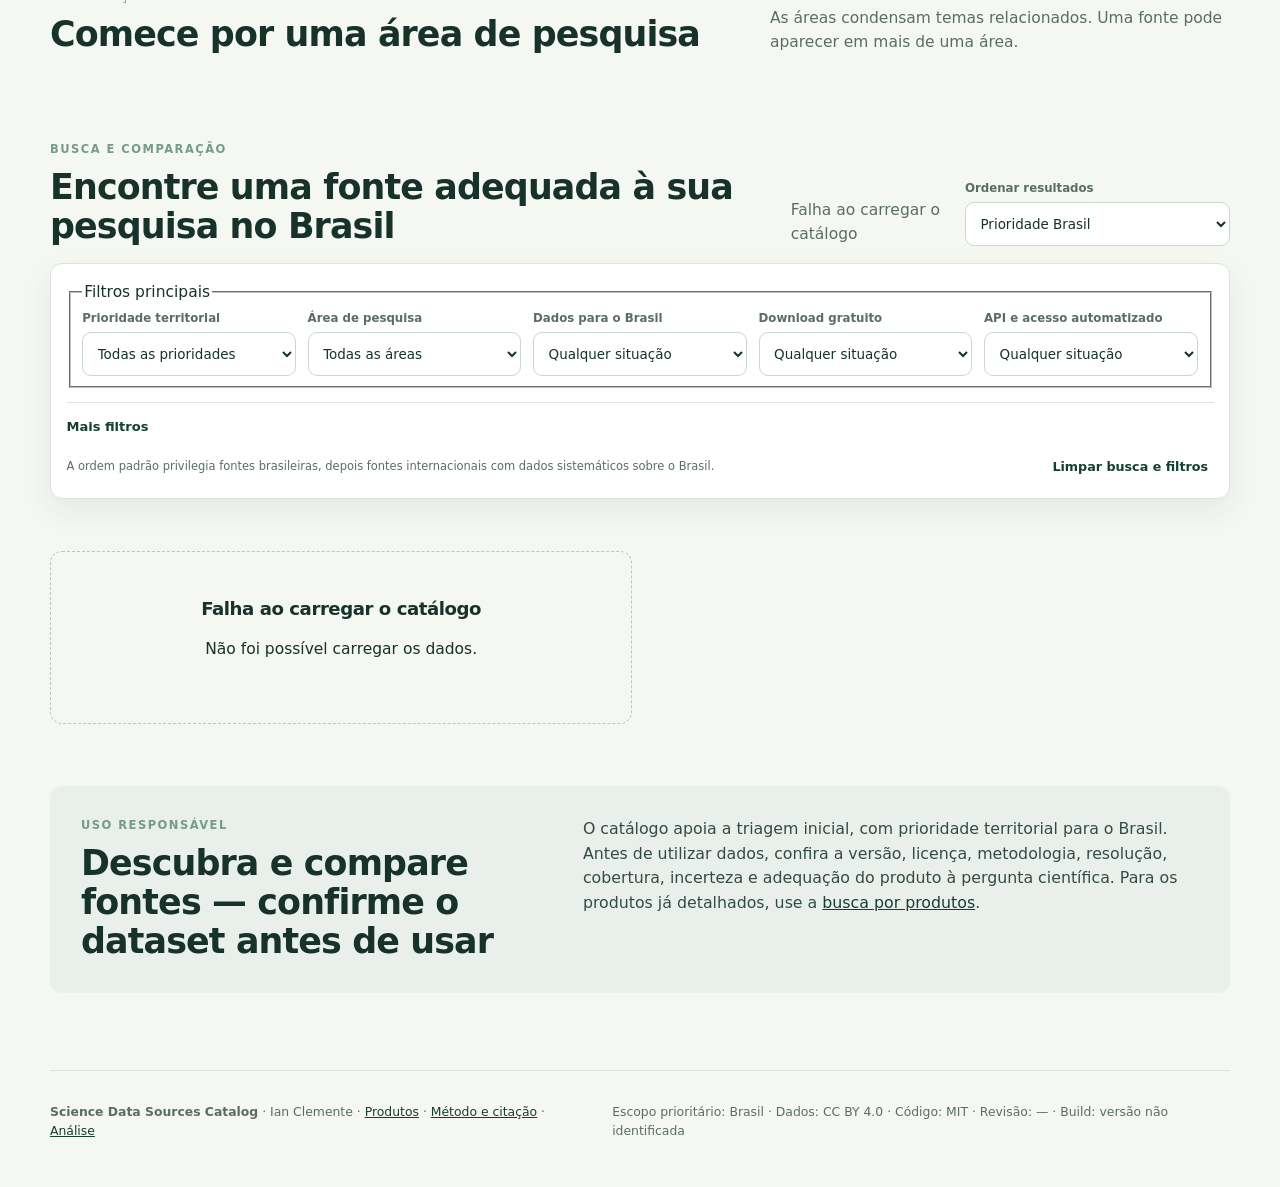
==== commit 295ed323: "docs: refine public catalogue language" ====
--- a/index.html
+++ b/index.html
@@ -42,15 +42,15 @@
 <aside class="verification-notice wrap" role="note" aria-label="Estado da verificação factual"><strong>Transparência factual:</strong> as datas exibidas indicam a revisão do registro. Elas não certificam automaticamente todos os produtos mantidos pela fonte. Acesso, licença, versão e resolução devem ser confirmados no produto específico.</aside>
 <main id="conteudo">
 <section class="wrap areas-section" id="qualidade" aria-labelledby="quality-heading">
-<div class="section-heading"><div><p class="eyebrow">Transparência de qualidade</p><h2 id="quality-heading">O que está documentado — e o que ainda exige conferência</h2></div><p>Estes números descrevem o preenchimento do catálogo. Eles não certificam automaticamente todos os datasets mantidos por cada fonte.</p></div>
+<div class="section-heading"><div><p class="eyebrow">Transparência de qualidade</p><h2 id="quality-heading">Cobertura e estado dos metadados</h2></div><p>Os indicadores descrevem a documentação registrada no catálogo e tornam explícitas as condições que variam por fonte ou produto.</p></div>
 <div class="stats" aria-label="Indicadores de qualidade dos registros"><div class="stats-grid">
 <div><strong id="q-official-docs">—</strong><span>registros sustentados por documentação oficial</span></div>
 <div><strong id="q-peer-reviewed">—</strong><span>com evidência revisada por pares</span></div>
 <div><strong id="q-access-uncertain">—</strong><span>com alguma incerteza de acesso</span></div>
 <div><strong id="q-license-uncertain">—</strong><span>com licença variável ou ainda incerta</span></div>
-<div><strong id="q-link-role-pending">—</strong><span>com “Acessar dados” ainda igual ao “Site oficial”</span></div>
+<div><strong id="q-link-role-pending">—</strong><span>com “Acessar dados” igual ao “Site oficial”</span></div>
 </div></div>
-<p class="search-help">“Site oficial” deve levar à página institucional principal ou à página sobre a fonte. “Acessar dados” deve levar ao catálogo, busca, visualizador, solicitação ou download. URLs iguais permanecem como pendência até revisão oficial.</p>
+<p class="search-help">“Site oficial” apresenta a fonte institucionalmente. “Acessar dados” conduz ao catálogo, busca, visualizador, solicitação ou download. URLs iguais são sinalizadas para que o usuário saiba quando uma única página cumpre as duas funções.</p>
 </section>
 <section class="wrap areas-section" id="areas" aria-labelledby="areas-heading">
 <div class="section-heading"><div><p class="eyebrow">Exploração temática</p><h2 id="areas-heading">Comece por uma área de pesquisa</h2></div><p>As áreas condensam temas relacionados. Uma fonte pode aparecer em mais de uma área.</p></div>
@@ -84,9 +84,9 @@
 <div id="empty" class="empty" role="status" hidden><h3>Nenhuma fonte corresponde à busca</h3><p>Remova um filtro ou tente um termo mais amplo.</p></div>
 <noscript><div class="noscript"><h3>O catálogo interativo requer JavaScript</h3><p>Você ainda pode <a href="data/data_resources.csv" download>baixar o CSV completo</a>, consultar a <a href="about.html">metodologia e citação</a> ou acessar o <a href="https://github.com/Ian-loc/ScienceDataSourcesCatalog">repositório no GitHub</a>.</p></div></noscript>
 </section>
-<section class="wrap about"><div><p class="eyebrow">Uso responsável</p><h2>Descubra e compare fontes — confirme o dataset antes de usar</h2></div><p>O catálogo apoia a triagem inicial, com prioridade territorial para o Brasil. Antes de utilizar dados, confira a versão, licença, metodologia, resolução, cobertura, incerteza e adequação do produto à pergunta científica. Para o piloto já detalhado, use a <a href="products.html">busca por produtos</a>.</p></section>
+<section class="wrap about"><div><p class="eyebrow">Uso responsável</p><h2>Descubra e compare fontes — confirme o dataset antes de usar</h2></div><p>O catálogo apoia a triagem inicial, com prioridade territorial para o Brasil. Antes de utilizar dados, confira a versão, licença, metodologia, resolução, cobertura, incerteza e adequação do produto à pergunta científica. Para os produtos já detalhados, use a <a href="products.html">busca por produtos</a>.</p></section>
 </main>
-<footer class="wrap"><p><strong>Science Data Sources Catalog</strong> · Ian Lara · <a href="products.html">Produtos</a> · <a href="about.html">Método e citação</a> · <a href="analytics.html">Análise</a></p><p>Escopo prioritário: Brasil · Dados: CC BY 4.0 · Código: MIT · Revisão: <span id="updated">—</span> · Build: <span data-build-meta>—</span></p></footer>
+<footer class="wrap"><p><strong>Science Data Sources Catalog</strong> · Ian Clemente · <a href="products.html">Produtos</a> · <a href="about.html">Método e citação</a> · <a href="analytics.html">Análise</a></p><p>Escopo prioritário: Brasil · Dados: CC BY 4.0 · Código: MIT · Revisão: <span id="updated">—</span> · Build: <span data-build-meta>—</span></p></footer>
 <script src="assets/app.js" defer></script>
 <script src="assets/quality-summary.js" defer></script>
 <script src="assets/build-meta.js" defer></script>
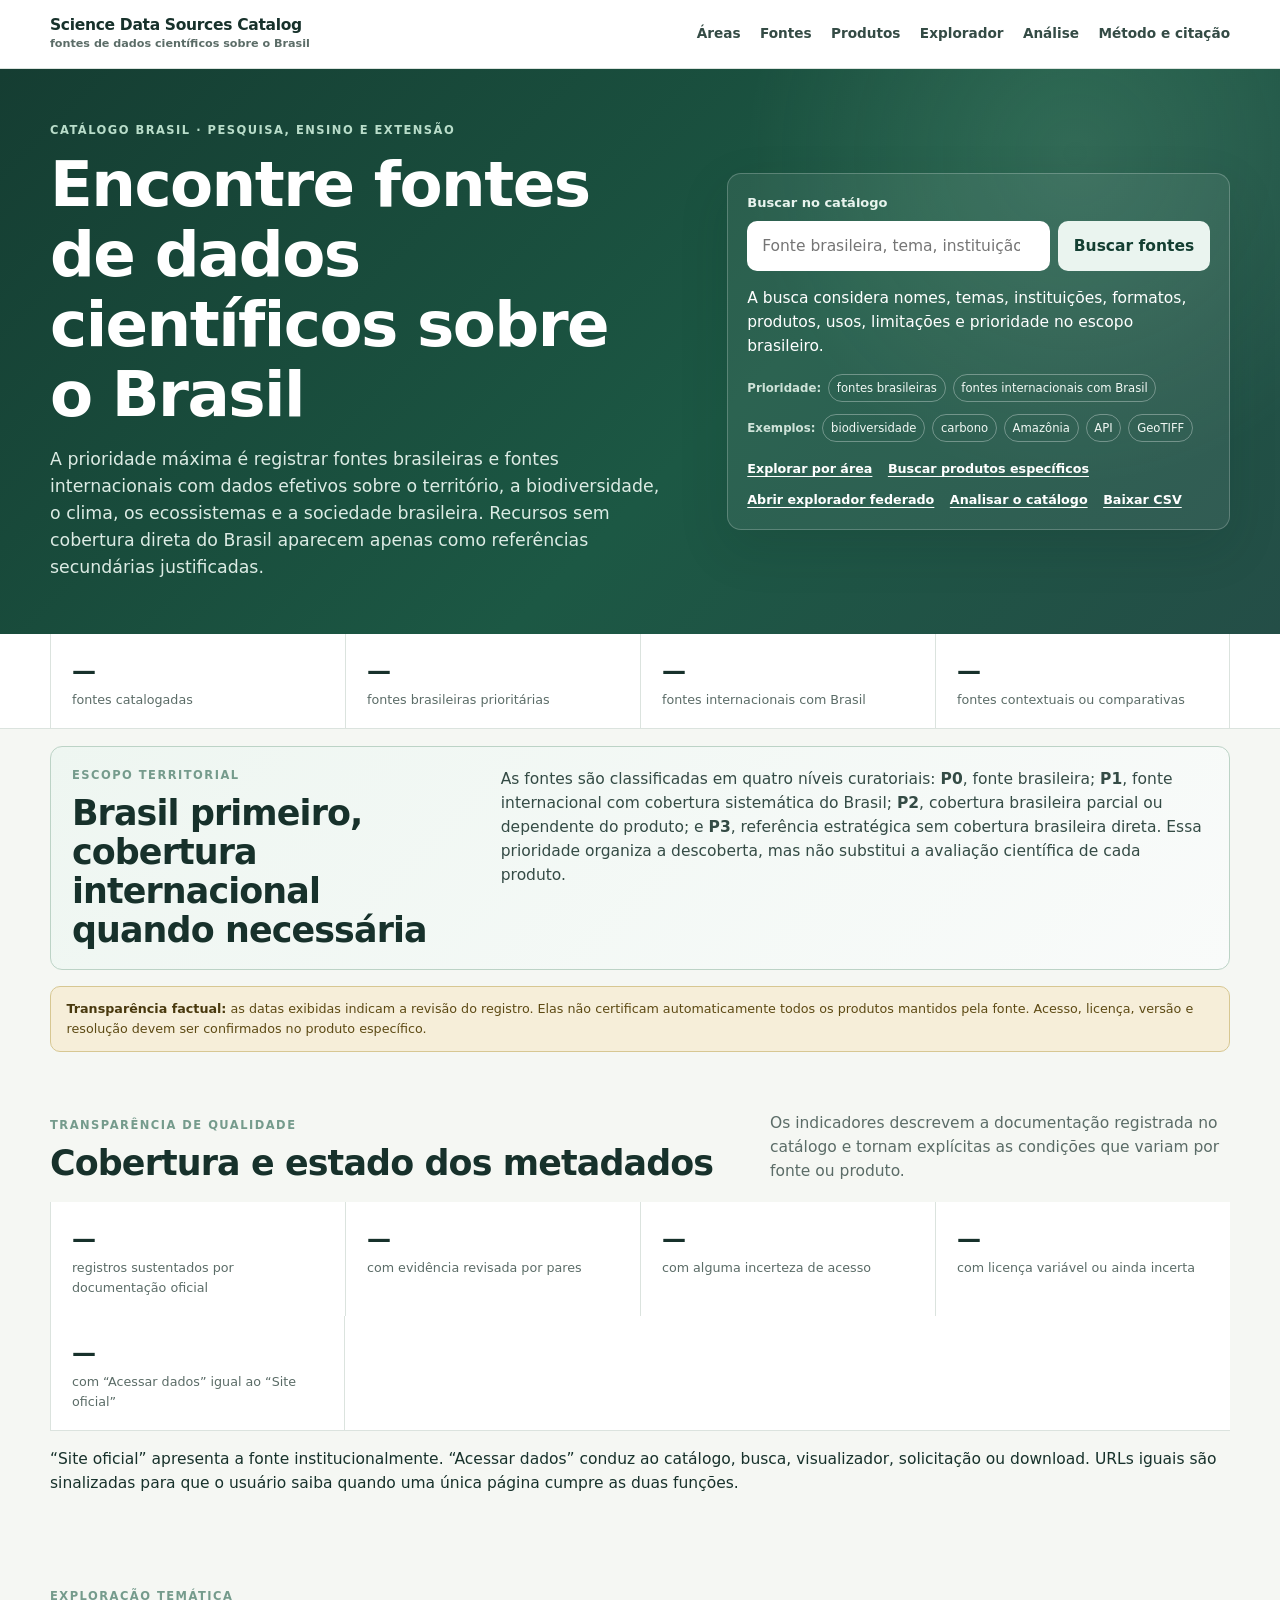
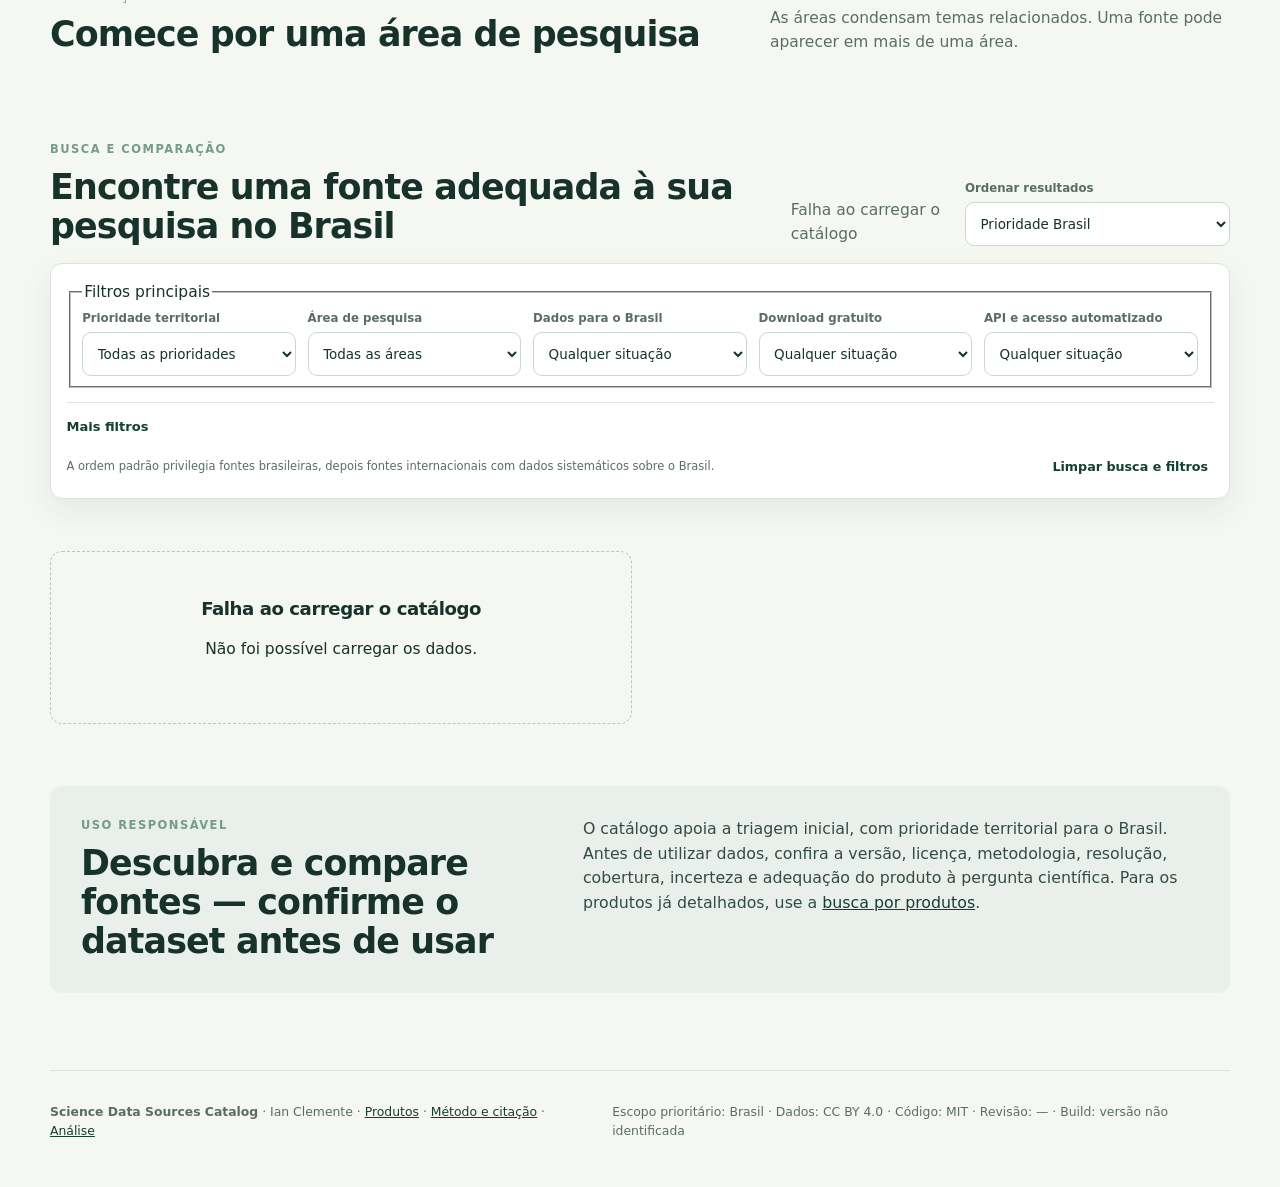
==== commit 32a5deed: "UX: integrar explorador à navegação pública" ====
--- a/index.html
+++ b/index.html
@@ -10,7 +10,7 @@
 <a class="skip" href="#conteudo">Ir ao conteúdo</a>
 <nav class="site-nav" aria-label="Navegação principal"><div class="wrap nav-inner">
 <a class="brand" href="index.html" aria-label="Science Data Sources Catalog — página inicial"><span>Science Data Sources Catalog</span><small>fontes de dados científicos sobre o Brasil</small></a>
-<div class="nav-links"><a href="#areas">Áreas</a><a href="#catalogo" aria-current="page">Fontes</a><a href="products.html">Produtos</a><a href="analytics.html">Análise</a><a href="about.html">Método e citação</a></div>
+<div class="nav-links"><a href="#areas">Áreas</a><a href="#catalogo" aria-current="page">Fontes</a><a href="products.html">Produtos</a><a href="explorer.html">Explorador</a><a href="analytics.html">Análise</a><a href="about.html">Método e citação</a></div>
 </div></nav>
 <header class="hero"><div class="wrap hero-grid">
 <div class="hero-copy">
@@ -26,7 +26,7 @@
 </form>
 <div class="quick-search scope-shortcuts" aria-label="Atalhos de prioridade territorial"><span>Prioridade:</span><button type="button" data-scope="fonte_brasileira">fontes brasileiras</button><button type="button" data-scope="cobertura_brasil_sistematica">fontes internacionais com Brasil</button></div>
 <div class="quick-search" aria-label="Buscas sugeridas"><span>Exemplos:</span><button type="button" data-query="biodiversidade">biodiversidade</button><button type="button" data-query="carbono">carbono</button><button type="button" data-query="Amazônia">Amazônia</button><button type="button" data-query="API">API</button><button type="button" data-query="GeoTIFF">GeoTIFF</button></div>
-<div class="hero-links"><a href="#areas">Explorar por área</a><a href="products.html">Buscar produtos específicos</a><a href="analytics.html">Analisar o catálogo</a><a href="data/data_resources.csv" download>Baixar CSV</a></div>
+<div class="hero-links"><a href="#areas">Explorar por área</a><a href="products.html">Buscar produtos específicos</a><a href="explorer.html">Abrir explorador federado</a><a href="analytics.html">Analisar o catálogo</a><a href="data/data_resources.csv" download>Baixar CSV</a></div>
 </div>
 </div></header>
 <section class="stats" aria-label="Resumo do escopo territorial"><div class="wrap stats-grid">
